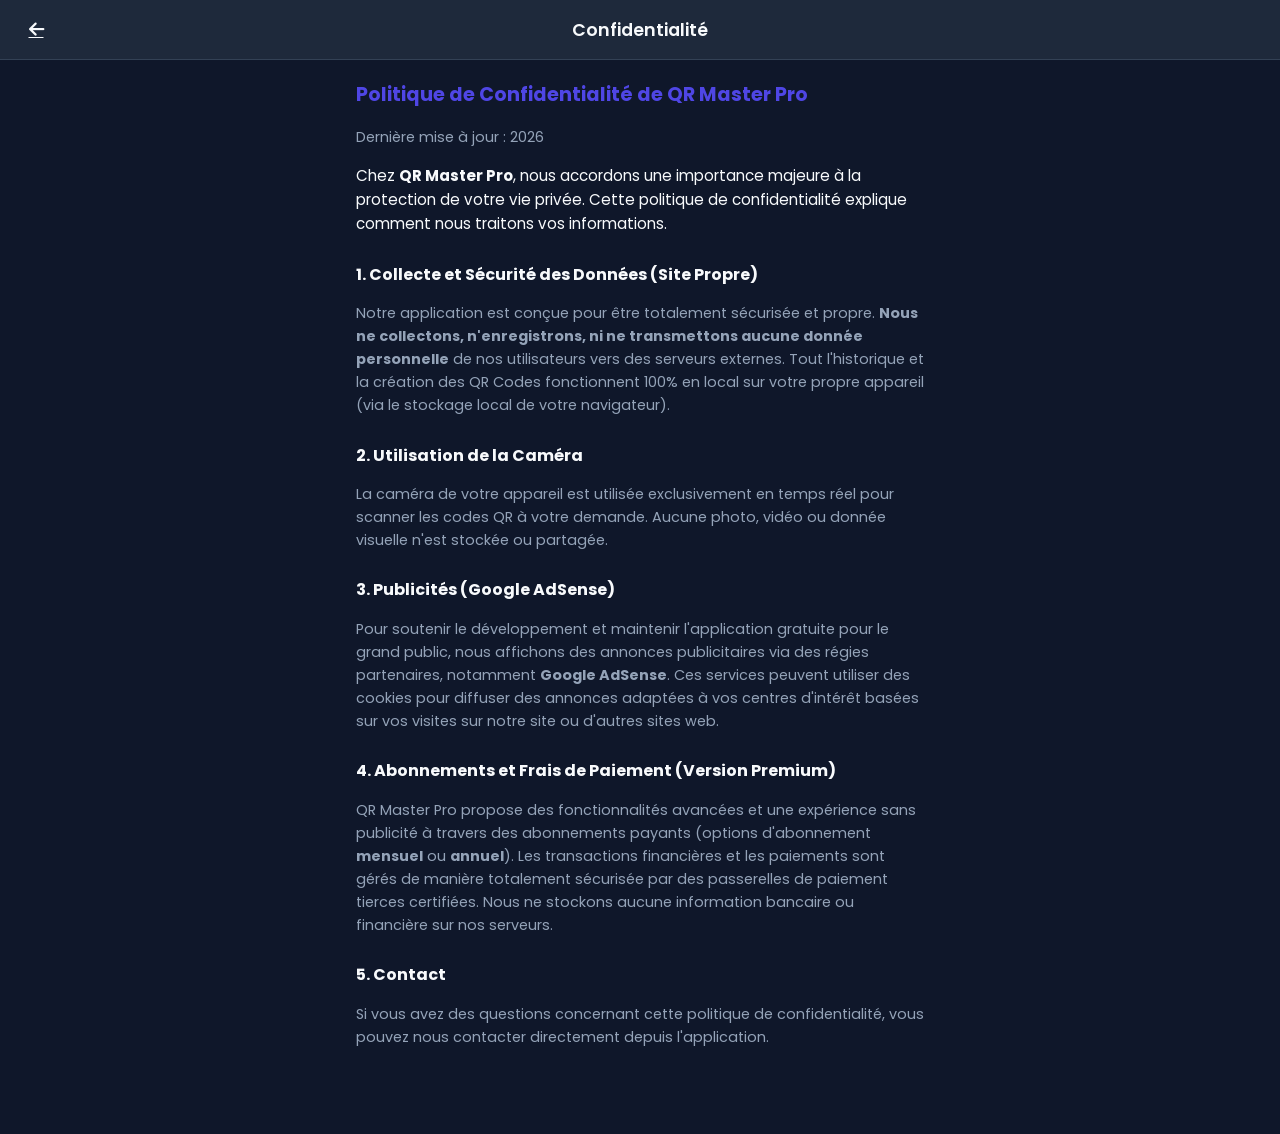
==== privacy.html @ a77ea324 "Add files via upload" ====
<!DOCTYPE html>
<html lang="fr" data-theme="dark" data-theme-color="indigo">
<head>
    <meta charset="UTF-8">
    <meta name="viewport" content="width=device-width, initial-scale=1.0">
    <title>Politique de Confidentialité - QR Master Pro</title>
    <link href="https://fonts.googleapis.com/css2?family=Poppins:wght@300;400;500;600;700&display=swap" rel="stylesheet">
    <link rel="stylesheet" href="https://cdnjs.cloudflare.com/ajax/libs/font-awesome/6.4.0/css/all.min.css">
    <link rel="stylesheet" href="style.css">
</head>
<body>
    <header class="app-header">
        <a href="index.html" class="icon-btn" aria-label="Retour"><i class="fa-solid fa-arrow-left"></i></a>
        <h1 class="app-title">Confidentialité</h1>
        <div style="width: 40px;"></div>
    </header>

    <main class="app-main">
        <div class="section-container" style="line-height: 1.6; display: flex; flex-direction: column; gap: 15px;">
            <h2 style="font-size: 1.2rem; color: var(--primary);">Politique de Confidentialité de QR Master Pro</h2>
            <p style="font-size: 0.9rem; color: var(--text-muted);">Dernière mise à jour : 2026</p>
            
            <p style="font-size: 0.95rem;">Chez <strong>QR Master Pro</strong>, nous accordons une importance majeure à la protection de votre vie privée. Cette politique de confidentialité explique comment nous traitons vos informations.</p>
            
            <h3 style="font-size: 1rem; margin-top: 10px; color: var(--text-main);">1. Collecte et Sécurité des Données (Site Propre)</h3>
            <p style="font-size: 0.9rem; color: var(--text-muted);">Notre application est conçue pour être totalement sécurisée et propre. <strong>Nous ne collectons, n'enregistrons, ni ne transmettons aucune donnée personnelle</strong> de nos utilisateurs vers des serveurs externes. Tout l'historique et la création des QR Codes fonctionnent 100% en local sur votre propre appareil (via le stockage local de votre navigateur).</p>
            
            <h3 style="font-size: 1rem; margin-top: 10px; color: var(--text-main);">2. Utilisation de la Caméra</h3>
            <p style="font-size: 0.9rem; color: var(--text-muted);">La caméra de votre appareil est utilisée exclusivement en temps réel pour scanner les codes QR à votre demande. Aucune photo, vidéo ou donnée visuelle n'est stockée ou partagée.</p>
            
            <h3 style="font-size: 1rem; margin-top: 10px; color: var(--text-main);">3. Publicités (Google AdSense)</h3>
            <p style="font-size: 0.9rem; color: var(--text-muted);">Pour soutenir le développement et maintenir l'application gratuite pour le grand public, nous affichons des annonces publicitaires via des régies partenaires, notamment <strong>Google AdSense</strong>. Ces services peuvent utiliser des cookies pour diffuser des annonces adaptées à vos centres d'intérêt basées sur vos visites sur notre site ou d'autres sites web.</p>

            <h3 style="font-size: 1rem; margin-top: 10px; color: var(--text-main);">4. Abonnements et Frais de Paiement (Version Premium)</h3>
            <p style="font-size: 0.9rem; color: var(--text-muted);">QR Master Pro propose des fonctionnalités avancées et une expérience sans publicité à travers des abonnements payants (options d'abonnement <strong>mensuel</strong> ou <strong>annuel</strong>). Les transactions financières et les paiements sont gérés de manière totalement sécurisée par des passerelles de paiement tierces certifiées. Nous ne stockons aucune information bancaire ou financière sur nos serveurs.</p>

            <h3 style="font-size: 1rem; margin-top: 10px; color: var(--text-main);">5. Contact</h3>
            <p style="font-size: 0.9rem; color: var(--text-muted);">Si vous avez des questions concernant cette politique de confidentialité, vous pouvez nous contacter directement depuis l'application.</p>
        </div>
    </main>
</body>
</html>
---- style.css ----
/* --- CSS Variables & Theming --- */
:root {
    --transition: all 0.3s ease;
}

/* الألوان حسب الثيم (Dark/Light) ولون الواجهة الأساسي */
html[data-theme="dark"] {
    --bg-main: #0f172a;
    --bg-card: #1e293b;
    --text-color: #f8fafc;
    --text-muted: #94a3b8;
    --border-color: #334155;
    --hover-bg: #273548;
}

html[data-theme="light"] {
    --bg-main: #f8fafc;
    --bg-card: #ffffff;
    --text-color: #0f172a;
    --text-muted: #64748b;
    --border-color: #e2e8f0;
    --hover-bg: #f1f5f9;
}

/* الألوان الرئيسية (Primary Color Accents) */
html[data-theme-color="indigo"] { --primary: #4f46e5; --primary-hover: #4338ca; }
html[data-theme-color="blue"] { --primary: #0284c7; --primary-hover: #0369a1; }
html[data-theme-color="emerald"] { --primary: #059669; --primary-hover: #047857; }
html[data-theme-color="rose"] { --primary: #e11d48; --primary-hover: #be123c; }

/* --- Base Reset --- */
* {
    margin: 0;
    padding: 0;
    box-sizing: border-box;
    font-family: 'Poppins', sans-serif;
    -webkit-tap-highlight-color: transparent;
}

body {
    background-color: var(--bg-main);
    color: var(--text-color);
    min-height: 100vh;
    display: flex;
    flex-direction: column;
    overflow-x: hidden;
}

/* --- Header --- */
.app-header {
    height: 60px;
    background-color: var(--bg-card);
    border-bottom: 1px solid var(--border-color);
    display: flex;
    align-items: center;
    justify-content: space-between;
    padding: 0 16px;
    position: sticky;
    top: 0;
    z-index: 100;
}

.app-title {
    font-size: 1.1rem;
    font-weight: 600;
}

.icon-btn {
    background: none;
    border: none;
    color: var(--text-color);
    font-size: 1.1rem;
    cursor: pointer;
    width: 40px;
    height: 40px;
    display: flex;
    align-items: center;
    justify-content: center;
    border-radius: 50%;
    transition: var(--transition);
}

.icon-btn:hover {
    background-color: var(--hover-bg);
}

/* --- Bottom Navigation --- */
.bottom-nav {
    height: 65px;
    background-color: var(--bg-card);
    border-top: 1px solid var(--border-color);
    display: flex;
    justify-content: space-around;
    align-items: center;
    position: fixed;
    bottom: 0;
    left: 0;
    width: 100%;
    z-index: 100;
}

.nav-item {
    background: none;
    border: none;
    color: var(--text-muted);
    display: flex;
    flex-direction: column;
    align-items: center;
    gap: 4px;
    font-size: 0.75rem;
    cursor: pointer;
    transition: var(--transition);
    flex: 1;
}

.nav-item i {
    font-size: 1.2rem;
}

.nav-item.active {
    color: var(--primary);
}

/* --- Main Content Sections --- */
.app-main {
    flex: 1;
    padding: 20px 16px 85px 16px;
    max-width: 600px;
    width: 100%;
    margin: 0 auto;
}

.page-section {
    display: none;
}

.page-section.active {
    display: block;
    animation: fadeIn 0.3s ease;
}

@keyframes fadeIn {
    from { opacity: 0; transform: translateY(5px); }
    to { opacity: 1; transform: translateY(0); }
}

/* --- Generator Types Grid --- */
.types-grid {
    display: grid;
    grid-template-columns: repeat(2, 1fr);
    gap: 12px;
}

@media(min-width: 480px) {
    .types-grid {
        grid-template-columns: repeat(3, 1fr);
    }
}

.type-item-btn {
    background-color: var(--bg-card);
    border: 1px solid var(--border-color);
    border-radius: 12px;
    padding: 18px 12px;
    display: flex;
    flex-direction: column;
    align-items: center;
    gap: 10px;
    color: var(--text-color);
    cursor: pointer;
    transition: var(--transition);
}

.type-item-btn i {
    font-size: 1.6rem;
    color: var(--primary);
}

.type-item-btn span {
    font-size: 0.9rem;
    font-weight: 500;
}

.type-item-btn:hover {
    border-color: var(--primary);
    background-color: var(--hover-bg);
}

/* --- Forms & Inputs --- */
.form-header-row {
    display: flex;
    align-items: center;
    gap: 12px;
    margin-bottom: 20px;
}

.input-group {
    margin-bottom: 15px;
    display: flex;
    flex-direction: column;
    gap: 6px;
}

.input-group label {
    font-size: 0.85rem;
    font-weight: 500;
    color: var(--text-muted);
}

.input-group input,
.input-group textarea,
.input-group select {
    background-color: var(--bg-card);
    border: 1px solid var(--border-color);
    color: var(--text-color);
    padding: 12px;
    border-radius: 8px;
    font-size: 0.95rem;
    outline: none;
    transition: var(--transition);
    width: 100%;
}

.input-group input:focus,
.input-group textarea:focus,
.input-group select:focus {
    border-color: var(--primary);
}

.primary-btn {
    background-color: var(--primary);
    color: #ffffff;
    border: none;
    width: 100%;
    padding: 14px;
    border-radius: 10px;
    font-weight: 600;
    font-size: 1rem;
    cursor: pointer;
    display: flex;
    align-items: center;
    justify-content: center;
    gap: 8px;
    transition: var(--transition);
}

.primary-btn:hover {
    background-color: var(--primary-hover);
}

/* --- Drawer / Settings --- */
.drawer-overlay {
    position: fixed;
    top: 0;
    left: 0;
    width: 100%;
    height: 100%;
    background: rgba(0, 0, 0, 0.5);
    z-index: 200;
    opacity: 0;
    visibility: hidden;
    transition: var(--transition);
}

.drawer-overlay.open {
    opacity: 1;
    visibility: visible;
}

.settings-drawer {
    position: fixed;
    top: 0;
    left: -280px;
    width: 280px;
    height: 100%;
    background-color: var(--bg-card);
    z-index: 201;
    transition: var(--transition);
    display: flex;
    flex-direction: column;
}

.settings-drawer.open {
    left: 0;
}

.drawer-header {
    height: 60px;
    border-bottom: 1px solid var(--border-color);
    display: flex;
    align-items: center;
    justify-content: space-between;
    padding: 0 16px;
}

.drawer-body {
    padding: 20px 16px;
    display: flex;
    flex-direction: column;
    gap: 20px;
    overflow-y: auto;
}

.setting-item {
    display: flex;
    flex-direction: column;
    gap: 10px;
}

.setting-item span {
    font-size: 0.85rem;
    font-weight: 600;
    color: var(--text-muted);
}

.theme-switch-btns {
    display: flex;
    gap: 10px;
}

.theme-btn {
    flex: 1;
    background-color: var(--bg-main);
    border: 1px solid var(--border-color);
    color: var(--text-color);
    padding: 10px;
    border-radius: 8px;
    cursor: pointer;
    transition: var(--transition);
}

.theme-btn.active {
    border-color: var(--primary);
    color: var(--primary);
}

.color-picker-group {
    display: flex;
    gap: 12px;
}

.color-dot {
    width: 28px;
    height: 28px;
    border-radius: 50%;
    cursor: pointer;
    border: 2px solid transparent;
}

.color-dot.active {
    border-color: var(--text-color);
}

.drawer-link {
    color: var(--text-color);
    text-decoration: none;
    font-size: 0.95rem;
    padding: 10px 0;
    display: flex;
    align-items: center;
    gap: 10px;
    border-bottom: 1px solid var(--border-color);
}

/* --- Scanner & History & Modals --- */
.scanner-container {
    width: 100%;
    border-radius: 12px;
    overflow: hidden;
}

#reader {
    border: none !important;
    border-radius: 12px;
}

#reader__dashboard {
    padding: 10px !important;
}

.modal-screen {
    position: fixed;
    top: 0;
    left: 0;
    width: 100%;
    height: 100%;
    background: rgba(0, 0, 0, 0.6);
    z-index: 300;
    display: none;
    align-items: center;
    justify-content: center;
    padding: 20px;
}

.modal-content {
    background-color: var(--bg-card);
    width: 100%;
    max-width: 400px;
    border-radius: 16px;
    padding: 20px;
    border: 1px solid var(--border-color);
}

.badge {
    background-color: var(--primary);
    color: #fff;
    font-size: 0.7rem;
    padding: 4px 8px;
    border-radius: 6px;
    font-weight: 600;
}

.history-custom-actions {
    display: flex;
    gap: 10px;
}

.history-custom-btn {
    flex: 1;
    background-color: var(--bg-main);
    border: 1px solid var(--border-color);
    color: var(--text-color);
    padding: 10px;
    border-radius: 8px;
    font-size: 0.85rem;
    cursor: pointer;
    display: flex;
    align-items: center;
    justify-content: center;
    gap: 6px;
}
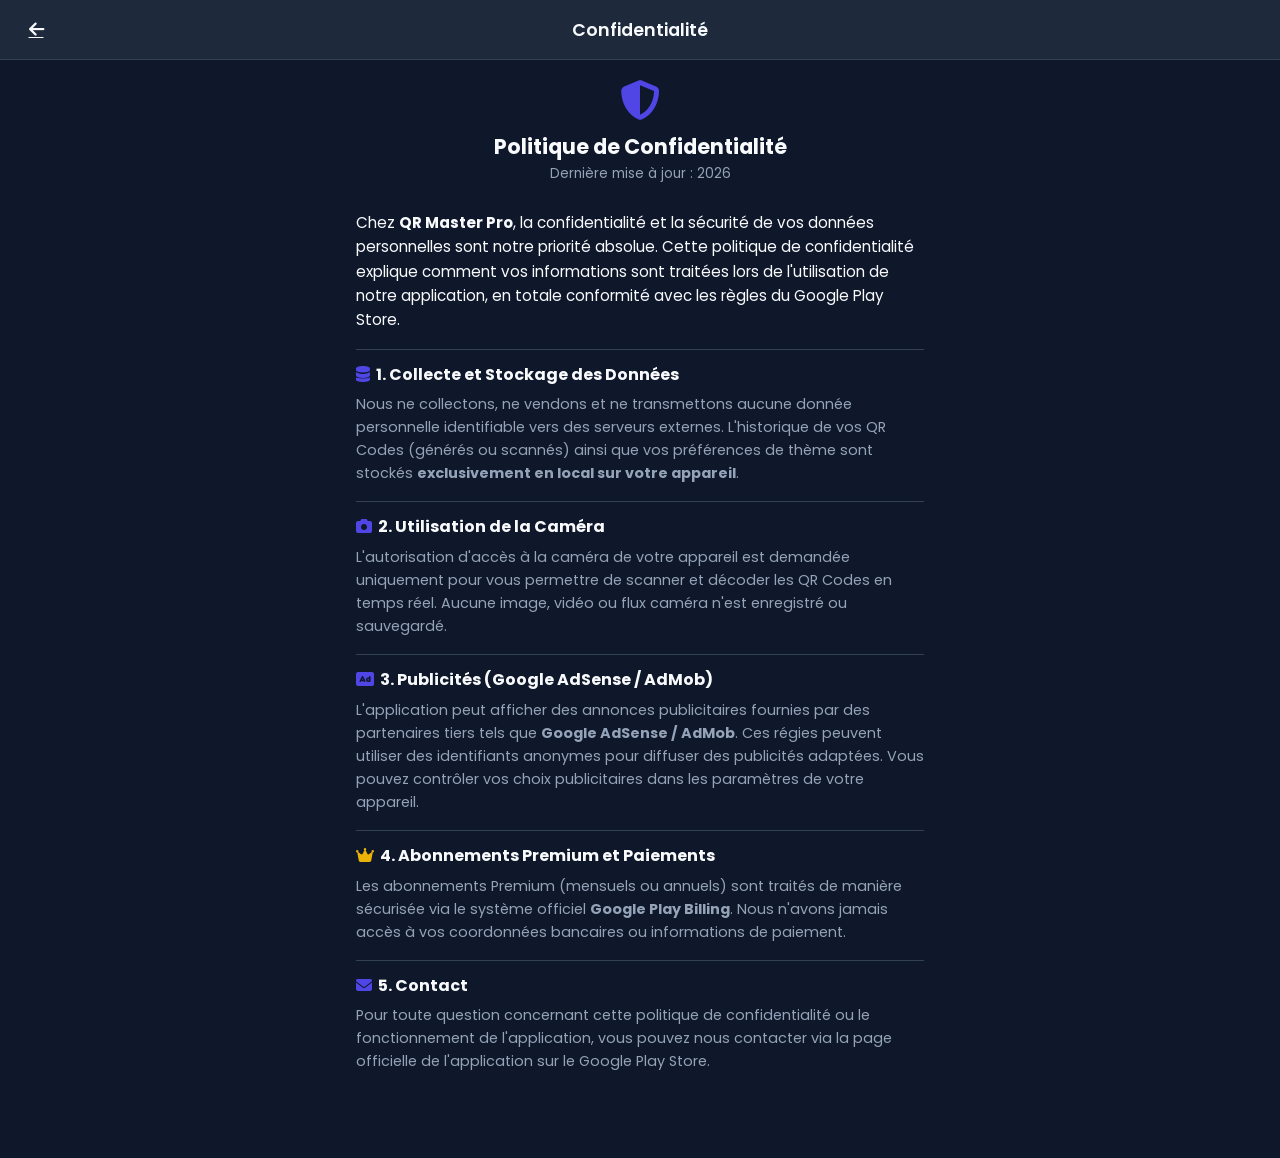
==== commit bc7b74a5: "Add files via upload" ====
--- a/privacy.html
+++ b/privacy.html
@@ -2,41 +2,85 @@
 <html lang="fr" data-theme="dark" data-theme-color="indigo">
 <head>
     <meta charset="UTF-8">
-    <meta name="viewport" content="width=device-width, initial-scale=1.0">
+    <meta name="viewport" content="width=device-width, initial-scale=1.0, maximum-scale=1.0, user-scalable=no">
     <title>Politique de Confidentialité - QR Master Pro</title>
+    <!-- Google Fonts -->
     <link href="https://fonts.googleapis.com/css2?family=Poppins:wght@300;400;500;600;700&display=swap" rel="stylesheet">
+    <!-- FontAwesome Icons -->
     <link rel="stylesheet" href="https://cdnjs.cloudflare.com/ajax/libs/font-awesome/6.4.0/css/all.min.css">
+    <!-- Stylesheet -->
     <link rel="stylesheet" href="style.css">
 </head>
 <body>
+
+    <!-- الهيدر العلوي -->
     <header class="app-header">
-        <a href="index.html" class="icon-btn" aria-label="Retour"><i class="fa-solid fa-arrow-left"></i></a>
+        <a href="index.html" class="icon-btn" aria-label="Retour à l'accueil"><i class="fa-solid fa-arrow-left"></i></a>
         <h1 class="app-title">Confidentialité</h1>
         <div style="width: 40px;"></div>
     </header>
 
+    <!-- المحتوى الرئيسي -->
     <main class="app-main">
-        <div class="section-container" style="line-height: 1.6; display: flex; flex-direction: column; gap: 15px;">
-            <h2 style="font-size: 1.2rem; color: var(--primary);">Politique de Confidentialité de QR Master Pro</h2>
-            <p style="font-size: 0.9rem; color: var(--text-muted);">Dernière mise à jour : 2026</p>
+        <div class="section-container" style="line-height: 1.6; display: flex; flex-direction: column; gap: 16px;">
             
-            <p style="font-size: 0.95rem;">Chez <strong>QR Master Pro</strong>, nous accordons une importance majeure à la protection de votre vie privée. Cette politique de confidentialité explique comment nous traitons vos informations.</p>
-            
-            <h3 style="font-size: 1rem; margin-top: 10px; color: var(--text-main);">1. Collecte et Sécurité des Données (Site Propre)</h3>
-            <p style="font-size: 0.9rem; color: var(--text-muted);">Notre application est conçue pour être totalement sécurisée et propre. <strong>Nous ne collectons, n'enregistrons, ni ne transmettons aucune donnée personnelle</strong> de nos utilisateurs vers des serveurs externes. Tout l'historique et la création des QR Codes fonctionnent 100% en local sur votre propre appareil (via le stockage local de votre navigateur).</p>
-            
-            <h3 style="font-size: 1rem; margin-top: 10px; color: var(--text-main);">2. Utilisation de la Caméra</h3>
-            <p style="font-size: 0.9rem; color: var(--text-muted);">La caméra de votre appareil est utilisée exclusivement en temps réel pour scanner les codes QR à votre demande. Aucune photo, vidéo ou donnée visuelle n'est stockée ou partagée.</p>
-            
-            <h3 style="font-size: 1rem; margin-top: 10px; color: var(--text-main);">3. Publicités (Google AdSense)</h3>
-            <p style="font-size: 0.9rem; color: var(--text-muted);">Pour soutenir le développement et maintenir l'application gratuite pour le grand public, nous affichons des annonces publicitaires via des régies partenaires, notamment <strong>Google AdSense</strong>. Ces services peuvent utiliser des cookies pour diffuser des annonces adaptées à vos centres d'intérêt basées sur vos visites sur notre site ou d'autres sites web.</p>
+            <div style="text-align: center; margin-bottom: 10px;">
+                <i class="fa-solid fa-shield-halved" style="font-size: 2.5rem; color: var(--primary); margin-bottom: 10px;"></i>
+                <h2 style="font-size: 1.3rem; color: var(--text-main);">Politique de Confidentialité</h2>
+                <p style="font-size: 0.85rem; color: var(--text-muted);">Dernière mise à jour : 2026</p>
+            </div>
 
-            <h3 style="font-size: 1rem; margin-top: 10px; color: var(--text-main);">4. Abonnements et Frais de Paiement (Version Premium)</h3>
-            <p style="font-size: 0.9rem; color: var(--text-muted);">QR Master Pro propose des fonctionnalités avancées et une expérience sans publicité à travers des abonnements payants (options d'abonnement <strong>mensuel</strong> ou <strong>annuel</strong>). Les transactions financières et les paiements sont gérés de manière totalement sécurisée par des passerelles de paiement tierces certifiées. Nous ne stockons aucune information bancaire ou financière sur nos serveurs.</p>
+            <p style="font-size: 0.95rem;">
+                Chez <strong>QR Master Pro</strong>, la confidentialité et la sécurité de vos données personnelles sont notre priorité absolue. Cette politique de confidentialité explique comment vos informations sont traitées lors de l'utilisation de notre application, en totale conformité avec les règles du Google Play Store.
+            </p>
 
-            <h3 style="font-size: 1rem; margin-top: 10px; color: var(--text-main);">5. Contact</h3>
-            <p style="font-size: 0.9rem; color: var(--text-muted);">Si vous avez des questions concernant cette politique de confidentialité, vous pouvez nous contacter directement depuis l'application.</p>
+            <div style="border-top: 1px solid var(--border-color); padding-top: 12px;">
+                <h3 style="font-size: 1rem; color: var(--text-main); margin-bottom: 6px;">
+                    <i class="fa-solid fa-database" style="color: var(--primary); margin-right: 6px;"></i>1. Collecte et Stockage des Données
+                </h3>
+                <p style="font-size: 0.9rem; color: var(--text-muted);">
+                    Nous ne collectons, ne vendons et ne transmettons aucune donnée personnelle identifiable vers des serveurs externes. L'historique de vos QR Codes (générés ou scannés) ainsi que vos préférences de thème sont stockés <strong>exclusivement en local sur votre appareil</strong>.
+                </p>
+            </div>
+
+            <div style="border-top: 1px solid var(--border-color); padding-top: 12px;">
+                <h3 style="font-size: 1rem; color: var(--text-main); margin-bottom: 6px;">
+                    <i class="fa-solid fa-camera" style="color: var(--primary); margin-right: 6px;"></i>2. Utilisation de la Caméra
+                </h3>
+                <p style="font-size: 0.9rem; color: var(--text-muted);">
+                    L'autorisation d'accès à la caméra de votre appareil est demandée uniquement pour vous permettre de scanner et décoder les QR Codes en temps réel. Aucune image, vidéo ou flux caméra n'est enregistré ou sauvegardé.
+                </p>
+            </div>
+
+            <div style="border-top: 1px solid var(--border-color); padding-top: 12px;">
+                <h3 style="font-size: 1rem; color: var(--text-main); margin-bottom: 6px;">
+                    <i class="fa-solid fa-rectangle-ad" style="color: var(--primary); margin-right: 6px;"></i>3. Publicités (Google AdSense / AdMob)
+                </h3>
+                <p style="font-size: 0.9rem; color: var(--text-muted);">
+                    L'application peut afficher des annonces publicitaires fournies par des partenaires tiers tels que <strong>Google AdSense / AdMob</strong>. Ces régies peuvent utiliser des identifiants anonymes pour diffuser des publicités adaptées. Vous pouvez contrôler vos choix publicitaires dans les paramètres de votre appareil.
+                </p>
+            </div>
+
+            <div style="border-top: 1px solid var(--border-color); padding-top: 12px;">
+                <h3 style="font-size: 1rem; color: var(--text-main); margin-bottom: 6px;">
+                    <i class="fa-solid fa-crown" style="color: #eab308; margin-right: 6px;"></i>4. Abonnements Premium et Paiements
+                </h3>
+                <p style="font-size: 0.9rem; color: var(--text-muted);">
+                    Les abonnements Premium (mensuels ou annuels) sont traités de manière sécurisée via le système officiel <strong>Google Play Billing</strong>. Nous n'avons jamais accès à vos coordonnées bancaires ou informations de paiement.
+                </p>
+            </div>
+
+            <div style="border-top: 1px solid var(--border-color); padding-top: 12px;">
+                <h3 style="font-size: 1rem; color: var(--text-main); margin-bottom: 6px;">
+                    <i class="fa-solid fa-envelope" style="color: var(--primary); margin-right: 6px;"></i>5. Contact
+                </h3>
+                <p style="font-size: 0.9rem; color: var(--text-muted);">
+                    Pour toute question concernant cette politique de confidentialité ou le fonctionnement de l'application, vous pouvez nous contacter via la page officielle de l'application sur le Google Play Store.
+                </p>
+            </div>
+
         </div>
     </main>
+
 </body>
 </html>
--- a/style.css
+++ b/style.css
@@ -8,6 +8,7 @@
     --bg-main: #0f172a;
     --bg-card: #1e293b;
     --text-color: #f8fafc;
+    --text-main: #f8fafc; /* زدنا هذا باش ما يوقعش خطأ فصفحة privacy.html */
     --text-muted: #94a3b8;
     --border-color: #334155;
     --hover-bg: #273548;
@@ -17,6 +18,7 @@
     --bg-main: #f8fafc;
     --bg-card: #ffffff;
     --text-color: #0f172a;
+    --text-main: #0f172a; /* زدنا هذا باش ما يوقعش خطأ فصفحة privacy.html */
     --text-muted: #64748b;
     --border-color: #e2e8f0;
     --hover-bg: #f1f5f9;
@@ -28,13 +30,26 @@
 html[data-theme-color="emerald"] { --primary: #059669; --primary-hover: #047857; }
 html[data-theme-color="rose"] { --primary: #e11d48; --primary-hover: #be123c; }
 
-/* --- Base Reset --- */
+/* --- Base Reset & Native App Experience --- */
 * {
     margin: 0;
     padding: 0;
     box-sizing: border-box;
     font-family: 'Poppins', sans-serif;
     -webkit-tap-highlight-color: transparent;
+    /* منع تحديد النصوص عشوائياً لبدء تجربة تشبه التطبيقات الحقيقية */
+    -webkit-user-select: none;
+    -moz-user-select: none;
+    -ms-user-select: none;
+    user-select: none;
+}
+
+/* السماح بالتحديد والكتابة فقط داخل حقول الإدخال والنصوص */
+input, textarea, p, h1, h2, h3, span {
+    -webkit-user-select: text;
+    -moz-user-select: text;
+    -ms-user-select: text;
+    user-select: text;
 }
 
 body {
@@ -248,6 +263,15 @@
     background-color: var(--primary-hover);
 }
 
+/* النتيجة ديال الـ QR Code */
+.qr-result-box img, .qr-result-box canvas {
+    margin: 0 auto;
+    border-radius: 12px;
+    padding: 12px;
+    background: #ffffff;
+    box-shadow: 0 4px 15px rgba(0,0,0,0.1);
+}
+
 /* --- Drawer / Settings --- */
 .drawer-overlay {
     position: fixed;
@@ -262,7 +286,8 @@
     transition: var(--transition);
 }
 
-.drawer-overlay.open {
+.drawer-overlay.open,
+.drawer-overlay.active {
     opacity: 1;
     visibility: visible;
 }
@@ -362,6 +387,48 @@
     border-bottom: 1px solid var(--border-color);
 }
 
+/* --- Premium Cards --- */
+.premium-plan-card {
+    position: relative;
+    background-color: var(--bg-card);
+    border: 2px solid var(--border-color);
+    border-radius: 12px;
+    padding: 16px;
+    text-align: left;
+    cursor: pointer;
+    transition: var(--transition);
+}
+
+.premium-plan-card.active-plan {
+    border-color: #eab308;
+    background-color: var(--hover-bg);
+    box-shadow: 0 0 12px rgba(234, 179, 8, 0.2);
+}
+
+.plan-price {
+    font-weight: 700;
+    color: var(--primary);
+}
+
+.plan-desc {
+    font-size: 0.8rem;
+    color: var(--text-muted);
+    margin-top: 6px;
+}
+
+.save-badge {
+    position: absolute;
+    top: -10px;
+    right: 12px;
+    background: #eab308;
+    color: #000;
+    font-size: 0.65rem;
+    font-weight: 700;
+    padding: 2px 8px;
+    border-radius: 10px;
+    text-transform: uppercase;
+}
+
 /* --- Scanner & History & Modals --- */
 .scanner-container {
     width: 100%;
@@ -390,6 +457,10 @@
     align-items: center;
     justify-content: center;
     padding: 20px;
+}
+
+.modal-screen.active {
+    display: flex;
 }
 
 .modal-content {
@@ -428,4 +499,42 @@
     align-items: center;
     justify-content: center;
     gap: 6px;
+}
+
+/* --- إصلاحات التجاوب والتحسينات للشاشات الكبيرة (البيسي) --- */
+@media(min-width: 768px) {
+    .scanner-container {
+        max-width: 500px;
+        margin: 0 auto;
+    }
+    .scanner-controls {
+        display: flex !important;
+        justify-content: center !important;
+        gap: 20px !important;
+        margin-top: 20px !important;
+    }
+}
+
+/* تنسيق نافذة إظهار QR Code من السجل */
+.qr-pop-modal {
+    position: fixed;
+    top: 0;
+    left: 0;
+    width: 100%;
+    height: 100%;
+    background: rgba(0, 0, 0, 0.7);
+    z-index: 400;
+    display: none;
+    align-items: center;
+    justify-content: center;
+    padding: 20px;
+}
+.qr-pop-content {
+    background-color: var(--bg-card);
+    width: 100%;
+    max-width: 340px;
+    border-radius: 16px;
+    padding: 20px;
+    text-align: center;
+    border: 1px solid var(--border-color);
 }
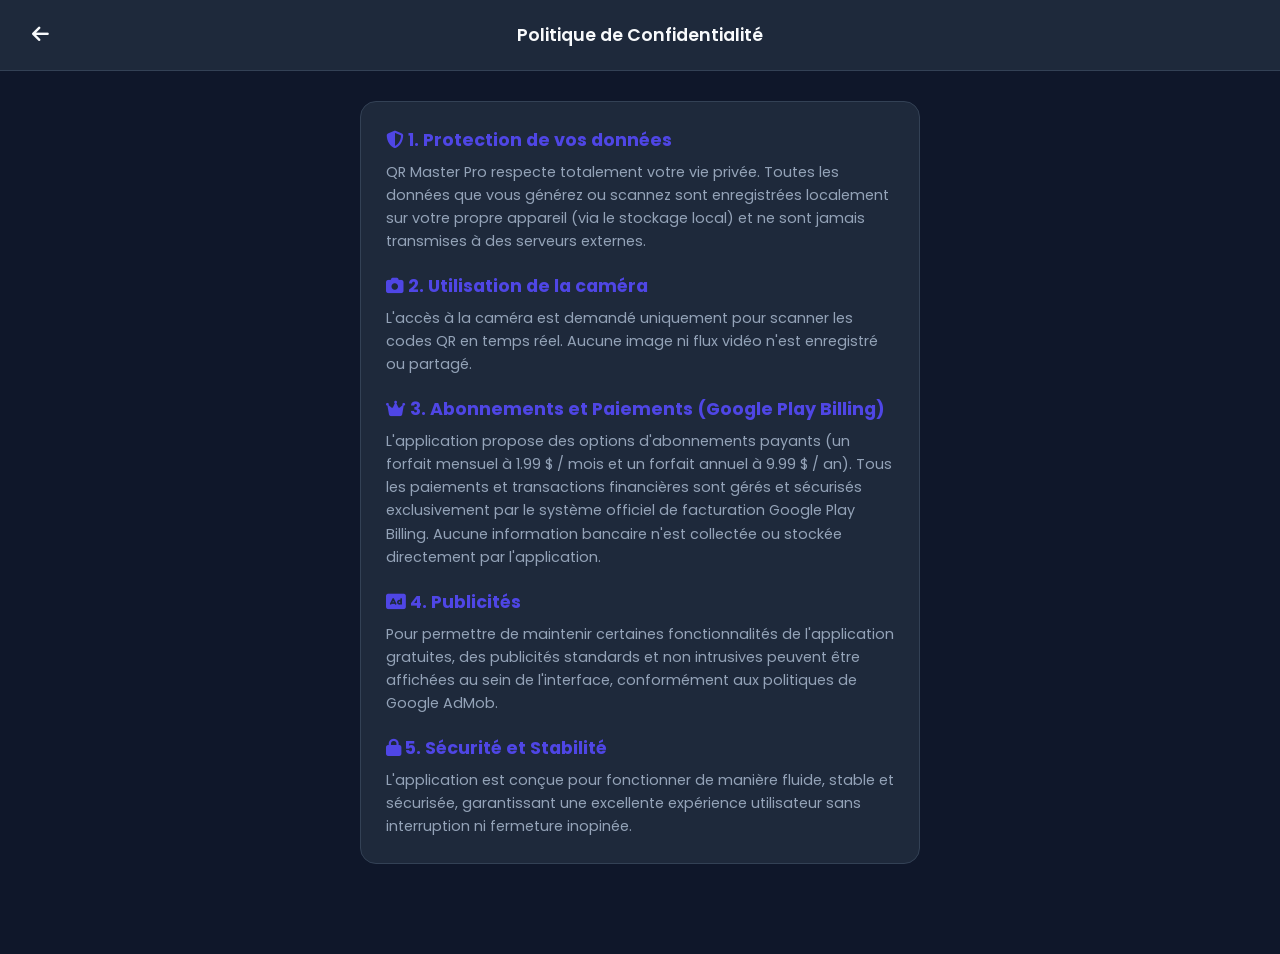
==== commit 0db0fd14: "Add files via upload" ====
--- a/privacy.html
+++ b/privacy.html
@@ -2,85 +2,60 @@
 <html lang="fr" data-theme="dark" data-theme-color="indigo">
 <head>
     <meta charset="UTF-8">
-    <meta name="viewport" content="width=device-width, initial-scale=1.0, maximum-scale=1.0, user-scalable=no">
-    <title>Politique de Confidentialité - QR Master Pro</title>
-    <!-- Google Fonts -->
-    <link href="https://fonts.googleapis.com/css2?family=Poppins:wght@300;400;500;600;700&display=swap" rel="stylesheet">
-    <!-- FontAwesome Icons -->
+    <meta name="viewport" content="width=device-width, initial-scale=1.0">
+    <title>Politique de confidentialité - QR Master Pro</title>
     <link rel="stylesheet" href="https://cdnjs.cloudflare.com/ajax/libs/font-awesome/6.4.0/css/all.min.css">
-    <!-- Stylesheet -->
+    <link href="https://fonts.googleapis.com/css2?family=Poppins:wght@400;500;600;700&display=swap" rel="stylesheet">
     <link rel="stylesheet" href="style.css">
 </head>
 <body>
-
-    <!-- الهيدر العلوي -->
     <header class="app-header">
-        <a href="index.html" class="icon-btn" aria-label="Retour à l'accueil"><i class="fa-solid fa-arrow-left"></i></a>
-        <h1 class="app-title">Confidentialité</h1>
+        <a href="index.html" class="icon-btn" style="text-decoration: none;">
+            <i class="fa-solid fa-arrow-left"></i>
+        </a>
+        <h1 class="app-title">Politique de Confidentialité</h1>
         <div style="width: 40px;"></div>
     </header>
-
-    <!-- المحتوى الرئيسي -->
-    <main class="app-main">
-        <div class="section-container" style="line-height: 1.6; display: flex; flex-direction: column; gap: 16px;">
+    
+    <main class="app-main" style="padding-top: 30px;">
+        <div style="background: var(--bg-card); border: 1px solid var(--border-color); padding: 25px; border-radius: 16px; display: flex; flex-direction: column; gap: 20px;">
             
-            <div style="text-align: center; margin-bottom: 10px;">
-                <i class="fa-solid fa-shield-halved" style="font-size: 2.5rem; color: var(--primary); margin-bottom: 10px;"></i>
-                <h2 style="font-size: 1.3rem; color: var(--text-main);">Politique de Confidentialité</h2>
-                <p style="font-size: 0.85rem; color: var(--text-muted);">Dernière mise à jour : 2026</p>
-            </div>
-
-            <p style="font-size: 0.95rem;">
-                Chez <strong>QR Master Pro</strong>, la confidentialité et la sécurité de vos données personnelles sont notre priorité absolue. Cette politique de confidentialité explique comment vos informations sont traitées lors de l'utilisation de notre application, en totale conformité avec les règles du Google Play Store.
-            </p>
-
-            <div style="border-top: 1px solid var(--border-color); padding-top: 12px;">
-                <h3 style="font-size: 1rem; color: var(--text-main); margin-bottom: 6px;">
-                    <i class="fa-solid fa-database" style="color: var(--primary); margin-right: 6px;"></i>1. Collecte et Stockage des Données
-                </h3>
-                <p style="font-size: 0.9rem; color: var(--text-muted);">
-                    Nous ne collectons, ne vendons et ne transmettons aucune donnée personnelle identifiable vers des serveurs externes. L'historique de vos QR Codes (générés ou scannés) ainsi que vos préférences de thème sont stockés <strong>exclusivement en local sur votre appareil</strong>.
+            <div>
+                <h2 style="font-size: 1.1rem; margin-bottom: 8px; color: var(--primary);"><i class="fa-solid fa-shield-halved"></i> 1. Protection de vos données</h2>
+                <p style="font-size: 0.9rem; color: var(--text-muted); line-height: 1.6;">
+                    QR Master Pro respecte totalement votre vie privée. Toutes les données que vous générez ou scannez sont enregistrées localement sur votre propre appareil (via le stockage local) et ne sont jamais transmises à des serveurs externes.
                 </p>
             </div>
 
-            <div style="border-top: 1px solid var(--border-color); padding-top: 12px;">
-                <h3 style="font-size: 1rem; color: var(--text-main); margin-bottom: 6px;">
-                    <i class="fa-solid fa-camera" style="color: var(--primary); margin-right: 6px;"></i>2. Utilisation de la Caméra
-                </h3>
-                <p style="font-size: 0.9rem; color: var(--text-muted);">
-                    L'autorisation d'accès à la caméra de votre appareil est demandée uniquement pour vous permettre de scanner et décoder les QR Codes en temps réel. Aucune image, vidéo ou flux caméra n'est enregistré ou sauvegardé.
+            <div>
+                <h2 style="font-size: 1.1rem; margin-bottom: 8px; color: var(--primary);"><i class="fa-solid fa-camera"></i> 2. Utilisation de la caméra</h2>
+                <p style="font-size: 0.9rem; color: var(--text-muted); line-height: 1.6;">
+                    L'accès à la caméra est demandé uniquement pour scanner les codes QR en temps réel. Aucune image ni flux vidéo n'est enregistré ou partagé.
                 </p>
             </div>
 
-            <div style="border-top: 1px solid var(--border-color); padding-top: 12px;">
-                <h3 style="font-size: 1rem; color: var(--text-main); margin-bottom: 6px;">
-                    <i class="fa-solid fa-rectangle-ad" style="color: var(--primary); margin-right: 6px;"></i>3. Publicités (Google AdSense / AdMob)
-                </h3>
-                <p style="font-size: 0.9rem; color: var(--text-muted);">
-                    L'application peut afficher des annonces publicitaires fournies par des partenaires tiers tels que <strong>Google AdSense / AdMob</strong>. Ces régies peuvent utiliser des identifiants anonymes pour diffuser des publicités adaptées. Vous pouvez contrôler vos choix publicitaires dans les paramètres de votre appareil.
+            <div>
+                <h2 style="font-size: 1.1rem; margin-bottom: 8px; color: var(--primary);"><i class="fa-solid fa-crown"></i> 3. Abonnements et Paiements (Google Play Billing)</h2>
+                <p style="font-size: 0.9rem; color: var(--text-muted); line-height: 1.6;">
+                    L'application propose des options d'abonnements payants (un forfait mensuel à 1.99 $ / mois et un forfait annuel à 9.99 $ / an). Tous les paiements et transactions financières sont gérés et sécurisés exclusivement par le système officiel de facturation Google Play Billing. Aucune information bancaire n'est collectée ou stockée directement par l'application.
                 </p>
             </div>
 
-            <div style="border-top: 1px solid var(--border-color); padding-top: 12px;">
-                <h3 style="font-size: 1rem; color: var(--text-main); margin-bottom: 6px;">
-                    <i class="fa-solid fa-crown" style="color: #eab308; margin-right: 6px;"></i>4. Abonnements Premium et Paiements
-                </h3>
-                <p style="font-size: 0.9rem; color: var(--text-muted);">
-                    Les abonnements Premium (mensuels ou annuels) sont traités de manière sécurisée via le système officiel <strong>Google Play Billing</strong>. Nous n'avons jamais accès à vos coordonnées bancaires ou informations de paiement.
+            <div>
+                <h2 style="font-size: 1.1rem; margin-bottom: 8px; color: var(--primary);"><i class="fa-solid fa-rectangle-ad"></i> 4. Publicités</h2>
+                <p style="font-size: 0.9rem; color: var(--text-muted); line-height: 1.6;">
+                    Pour permettre de maintenir certaines fonctionnalités de l'application gratuites, des publicités standards et non intrusives peuvent être affichées au sein de l'interface, conformément aux politiques de Google AdMob.
                 </p>
             </div>
 
-            <div style="border-top: 1px solid var(--border-color); padding-top: 12px;">
-                <h3 style="font-size: 1rem; color: var(--text-main); margin-bottom: 6px;">
-                    <i class="fa-solid fa-envelope" style="color: var(--primary); margin-right: 6px;"></i>5. Contact
-                </h3>
-                <p style="font-size: 0.9rem; color: var(--text-muted);">
-                    Pour toute question concernant cette politique de confidentialité ou le fonctionnement de l'application, vous pouvez nous contacter via la page officielle de l'application sur le Google Play Store.
+            <div>
+                <h2 style="font-size: 1.1rem; margin-bottom: 8px; color: var(--primary);"><i class="fa-solid fa-lock"></i> 5. Sécurité et Stabilité</h2>
+                <p style="font-size: 0.9rem; color: var(--text-muted); line-height: 1.6;">
+                    L'application est conçue pour fonctionner de manière fluide, stable et sécurisée, garantissant une excellente expérience utilisateur sans interruption ni fermeture inopinée.
                 </p>
             </div>
 
         </div>
     </main>
-
 </body>
 </html>
--- a/style.css
+++ b/style.css
@@ -1,75 +1,54 @@
-/* --- CSS Variables & Theming --- */
+/* ==========================================
+   QR Master Pro - Complete Stylesheet (style.css)
+   ========================================== */
+
 :root {
-    --transition: all 0.3s ease;
-}
-
-/* الألوان حسب الثيم (Dark/Light) ولون الواجهة الأساسي */
-html[data-theme="dark"] {
     --bg-main: #0f172a;
     --bg-card: #1e293b;
     --text-color: #f8fafc;
-    --text-main: #f8fafc; /* زدنا هذا باش ما يوقعش خطأ فصفحة privacy.html */
     --text-muted: #94a3b8;
     --border-color: #334155;
-    --hover-bg: #273548;
-}
-
-html[data-theme="light"] {
+    --hover-bg: #334155;
+}
+
+[data-theme="light"] {
     --bg-main: #f8fafc;
     --bg-card: #ffffff;
     --text-color: #0f172a;
-    --text-main: #0f172a; /* زدنا هذا باش ما يوقعش خطأ فصفحة privacy.html */
     --text-muted: #64748b;
     --border-color: #e2e8f0;
     --hover-bg: #f1f5f9;
 }
 
-/* الألوان الرئيسية (Primary Color Accents) */
-html[data-theme-color="indigo"] { --primary: #4f46e5; --primary-hover: #4338ca; }
-html[data-theme-color="blue"] { --primary: #0284c7; --primary-hover: #0369a1; }
-html[data-theme-color="emerald"] { --primary: #059669; --primary-hover: #047857; }
-html[data-theme-color="rose"] { --primary: #e11d48; --primary-hover: #be123c; }
-
-/* --- Base Reset & Native App Experience --- */
+[data-theme-color="indigo"] { --primary: #4f46e5; --primary-hover: #4338ca; }
+[data-theme-color="blue"] { --primary: #0284c7; --primary-hover: #0369a1; }
+[data-theme-color="emerald"] { --primary: #059669; --primary-hover: #047857; }
+[data-theme-color="rose"] { --primary: #e11d48; --primary-hover: #be123c; }
+
 * {
     margin: 0;
     padding: 0;
     box-sizing: border-box;
     font-family: 'Poppins', sans-serif;
     -webkit-tap-highlight-color: transparent;
-    /* منع تحديد النصوص عشوائياً لبدء تجربة تشبه التطبيقات الحقيقية */
-    -webkit-user-select: none;
-    -moz-user-select: none;
-    -ms-user-select: none;
-    user-select: none;
-}
-
-/* السماح بالتحديد والكتابة فقط داخل حقول الإدخال والنصوص */
-input, textarea, p, h1, h2, h3, span {
-    -webkit-user-select: text;
-    -moz-user-select: text;
-    -ms-user-select: text;
-    user-select: text;
 }
 
 body {
     background-color: var(--bg-main);
     color: var(--text-color);
+    display: flex;
+    flex-direction: column;
     min-height: 100vh;
-    display: flex;
-    flex-direction: column;
     overflow-x: hidden;
 }
 
-/* --- Header --- */
 .app-header {
-    height: 60px;
+    display: flex;
+    justify-content: space-between;
+    align-items: center;
+    padding: 15px 20px;
     background-color: var(--bg-card);
     border-bottom: 1px solid var(--border-color);
-    display: flex;
-    align-items: center;
-    justify-content: space-between;
-    padding: 0 16px;
     position: sticky;
     top: 0;
     z-index: 100;
@@ -84,7 +63,7 @@
     background: none;
     border: none;
     color: var(--text-color);
-    font-size: 1.1rem;
+    font-size: 1.2rem;
     cursor: pointer;
     width: 40px;
     height: 40px;
@@ -92,25 +71,181 @@
     align-items: center;
     justify-content: center;
     border-radius: 50%;
-    transition: var(--transition);
+    transition: background 0.2s;
 }
 
 .icon-btn:hover {
     background-color: var(--hover-bg);
 }
 
-/* --- Bottom Navigation --- */
+.app-main {
+    flex: 1;
+    padding: 20px;
+    max-width: 600px;
+    width: 100%;
+    margin: 0 auto;
+    padding-bottom: 90px;
+}
+
+.page-section {
+    display: none;
+}
+
+.page-section.active {
+    display: block;
+}
+
+.types-grid {
+    display: grid;
+    grid-template-columns: repeat(2, 1fr);
+    gap: 12px;
+}
+
+.type-item-btn {
+    background-color: var(--bg-card);
+    border: 1px solid var(--border-color);
+    border-radius: 14px;
+    padding: 16px;
+    display: flex;
+    flex-direction: column;
+    align-items: flex-start;
+    gap: 10px;
+    color: var(--text-color);
+    cursor: pointer;
+    transition: all 0.2s;
+}
+
+.type-item-btn i {
+    font-size: 1.4rem;
+    color: var(--primary);
+}
+
+.type-item-btn span {
+    font-size: 0.9rem;
+    font-weight: 500;
+}
+
+.type-item-btn:hover {
+    border-color: var(--primary);
+    transform: translateY(-2px);
+}
+
+.form-header-row {
+    display: flex;
+    align-items: center;
+    gap: 10px;
+    margin-bottom: 15px;
+}
+
+.input-group {
+    margin-bottom: 15px;
+}
+
+.input-group label {
+    display: block;
+    font-size: 0.85rem;
+    color: var(--text-muted);
+    margin-bottom: 6px;
+}
+
+.input-group input, .input-group textarea, .input-group select {
+    width: 100%;
+    padding: 12px 15px;
+    background-color: var(--bg-card);
+    border: 1px solid var(--border-color);
+    border-radius: 10px;
+    color: var(--text-color);
+    font-size: 0.95rem;
+    outline: none;
+    transition: border-color 0.2s;
+}
+
+.input-group input:focus, .input-group textarea:focus, .input-group select:focus {
+    border-color: var(--primary);
+}
+
+.primary-btn {
+    width: 100%;
+    padding: 14px;
+    background-color: var(--primary);
+    color: #fff;
+    border: none;
+    border-radius: 12px;
+    font-weight: 600;
+    font-size: 1rem;
+    cursor: pointer;
+    display: flex;
+    align-items: center;
+    justify-content: center;
+    gap: 8px;
+    transition: opacity 0.2s;
+}
+
+.primary-btn:hover {
+    opacity: 0.9;
+}
+
+.qr-result-box {
+    display: flex;
+    justify-content: center;
+    padding: 20px;
+    background: #fff;
+    border-radius: 16px;
+    box-shadow: 0 4px 12px rgba(0,0,0,0.1);
+    max-width: 250px;
+    margin: 25px auto 0 auto;
+}
+
+.scanner-container {
+    background-color: var(--bg-card);
+    border: 1px solid var(--border-color);
+    border-radius: 16px;
+    overflow: hidden;
+    padding: 15px;
+}
+
+#reader {
+    width: 100% !important;
+    border: none !important;
+    border-radius: 12px;
+    overflow: hidden;
+}
+
+#reader video {
+    border-radius: 12px;
+}
+
+.scanner-controls-responsive {
+    display: flex;
+    gap: 10px;
+    margin-top: 15px;
+}
+
+.scanner-action-btn {
+    flex: 1;
+    padding: 12px;
+    background-color: var(--primary);
+    color: #fff;
+    border: none;
+    border-radius: 10px;
+    font-weight: 500;
+    cursor: pointer;
+    display: flex;
+    align-items: center;
+    justify-content: center;
+    gap: 8px;
+}
+
 .bottom-nav {
-    height: 65px;
-    background-color: var(--bg-card);
-    border-top: 1px solid var(--border-color);
-    display: flex;
-    justify-content: space-around;
-    align-items: center;
     position: fixed;
     bottom: 0;
     left: 0;
     width: 100%;
+    background-color: var(--bg-card);
+    border-top: 1px solid var(--border-color);
+    display: flex;
+    justify-content: space-around;
+    padding: 10px 0;
     z-index: 100;
 }
 
@@ -124,8 +259,8 @@
     gap: 4px;
     font-size: 0.75rem;
     cursor: pointer;
-    transition: var(--transition);
     flex: 1;
+    transition: color 0.2s;
 }
 
 .nav-item i {
@@ -136,190 +271,50 @@
     color: var(--primary);
 }
 
-/* --- Main Content Sections --- */
-.app-main {
-    flex: 1;
-    padding: 20px 16px 85px 16px;
-    max-width: 600px;
-    width: 100%;
-    margin: 0 auto;
-}
-
-.page-section {
-    display: none;
-}
-
-.page-section.active {
-    display: block;
-    animation: fadeIn 0.3s ease;
-}
-
-@keyframes fadeIn {
-    from { opacity: 0; transform: translateY(5px); }
-    to { opacity: 1; transform: translateY(0); }
-}
-
-/* --- Generator Types Grid --- */
-.types-grid {
-    display: grid;
-    grid-template-columns: repeat(2, 1fr);
-    gap: 12px;
-}
-
-@media(min-width: 480px) {
-    .types-grid {
-        grid-template-columns: repeat(3, 1fr);
-    }
-}
-
-.type-item-btn {
-    background-color: var(--bg-card);
-    border: 1px solid var(--border-color);
-    border-radius: 12px;
-    padding: 18px 12px;
+.settings-drawer {
+    position: fixed;
+    top: 0;
+    left: -100%;
+    width: 80%;
+    max-width: 320px;
+    height: 100%;
+    background-color: var(--bg-card);
+    z-index: 1000;
+    transition: left 0.3s ease;
     display: flex;
     flex-direction: column;
-    align-items: center;
-    gap: 10px;
-    color: var(--text-color);
-    cursor: pointer;
-    transition: var(--transition);
-}
-
-.type-item-btn i {
-    font-size: 1.6rem;
-    color: var(--primary);
-}
-
-.type-item-btn span {
-    font-size: 0.9rem;
-    font-weight: 500;
-}
-
-.type-item-btn:hover {
-    border-color: var(--primary);
-    background-color: var(--hover-bg);
-}
-
-/* --- Forms & Inputs --- */
-.form-header-row {
-    display: flex;
-    align-items: center;
-    gap: 12px;
-    margin-bottom: 20px;
-}
-
-.input-group {
-    margin-bottom: 15px;
-    display: flex;
-    flex-direction: column;
-    gap: 6px;
-}
-
-.input-group label {
-    font-size: 0.85rem;
-    font-weight: 500;
-    color: var(--text-muted);
-}
-
-.input-group input,
-.input-group textarea,
-.input-group select {
-    background-color: var(--bg-card);
-    border: 1px solid var(--border-color);
-    color: var(--text-color);
-    padding: 12px;
-    border-radius: 8px;
-    font-size: 0.95rem;
-    outline: none;
-    transition: var(--transition);
-    width: 100%;
-}
-
-.input-group input:focus,
-.input-group textarea:focus,
-.input-group select:focus {
-    border-color: var(--primary);
-}
-
-.primary-btn {
-    background-color: var(--primary);
-    color: #ffffff;
-    border: none;
-    width: 100%;
-    padding: 14px;
-    border-radius: 10px;
-    font-weight: 600;
-    font-size: 1rem;
-    cursor: pointer;
-    display: flex;
-    align-items: center;
-    justify-content: center;
-    gap: 8px;
-    transition: var(--transition);
-}
-
-.primary-btn:hover {
-    background-color: var(--primary-hover);
-}
-
-/* النتيجة ديال الـ QR Code */
-.qr-result-box img, .qr-result-box canvas {
-    margin: 0 auto;
-    border-radius: 12px;
-    padding: 12px;
-    background: #ffffff;
-    box-shadow: 0 4px 15px rgba(0,0,0,0.1);
-}
-
-/* --- Drawer / Settings --- */
+    box-shadow: 5px 0 15px rgba(0,0,0,0.3);
+}
+
+.settings-drawer.open {
+    left: 0;
+}
+
 .drawer-overlay {
     position: fixed;
     top: 0;
     left: 0;
     width: 100%;
     height: 100%;
-    background: rgba(0, 0, 0, 0.5);
-    z-index: 200;
-    opacity: 0;
-    visibility: hidden;
-    transition: var(--transition);
-}
-
-.drawer-overlay.open,
-.drawer-overlay.active {
-    opacity: 1;
-    visibility: visible;
-}
-
-.settings-drawer {
-    position: fixed;
-    top: 0;
-    left: -280px;
-    width: 280px;
-    height: 100%;
-    background-color: var(--bg-card);
-    z-index: 201;
-    transition: var(--transition);
-    display: flex;
-    flex-direction: column;
-}
-
-.settings-drawer.open {
-    left: 0;
+    background: rgba(0,0,0,0.5);
+    z-index: 999;
+    display: none;
+}
+
+.drawer-overlay.open {
+    display: block;
 }
 
 .drawer-header {
-    height: 60px;
+    padding: 20px;
+    display: flex;
+    justify-content: space-between;
+    align-items: center;
     border-bottom: 1px solid var(--border-color);
-    display: flex;
-    align-items: center;
-    justify-content: space-between;
-    padding: 0 16px;
 }
 
 .drawer-body {
-    padding: 20px 16px;
+    padding: 20px;
     display: flex;
     flex-direction: column;
     gap: 20px;
@@ -328,121 +323,61 @@
 
 .setting-item {
     display: flex;
-    flex-direction: column;
-    gap: 10px;
-}
-
-.setting-item span {
-    font-size: 0.85rem;
-    font-weight: 600;
+    justify-content: space-between;
+    align-items: center;
+    font-size: 0.9rem;
+}
+
+.theme-switch-btns {
+    display: flex;
+    background-color: var(--bg-main);
+    border: 1px solid var(--border-color);
+    border-radius: 8px;
+    padding: 3px;
+}
+
+.theme-btn {
+    background: none;
+    border: none;
+    padding: 6px 12px;
+    font-size: 0.8rem;
     color: var(--text-muted);
-}
-
-.theme-switch-btns {
-    display: flex;
-    gap: 10px;
-}
-
-.theme-btn {
-    flex: 1;
-    background-color: var(--bg-main);
-    border: 1px solid var(--border-color);
-    color: var(--text-color);
-    padding: 10px;
-    border-radius: 8px;
-    cursor: pointer;
-    transition: var(--transition);
+    cursor: pointer;
+    border-radius: 6px;
 }
 
 .theme-btn.active {
-    border-color: var(--primary);
-    color: var(--primary);
+    background-color: var(--primary);
+    color: #fff;
+    font-weight: 500;
 }
 
 .color-picker-group {
     display: flex;
-    gap: 12px;
+    gap: 8px;
 }
 
 .color-dot {
-    width: 28px;
-    height: 28px;
+    width: 24px;
+    height: 24px;
     border-radius: 50%;
     cursor: pointer;
     border: 2px solid transparent;
 }
 
 .color-dot.active {
-    border-color: var(--text-color);
+    border-color: #fff;
+    transform: scale(1.1);
 }
 
 .drawer-link {
     color: var(--text-color);
     text-decoration: none;
-    font-size: 0.95rem;
+    font-size: 0.9rem;
     padding: 10px 0;
     display: flex;
     align-items: center;
     gap: 10px;
-    border-bottom: 1px solid var(--border-color);
-}
-
-/* --- Premium Cards --- */
-.premium-plan-card {
-    position: relative;
-    background-color: var(--bg-card);
-    border: 2px solid var(--border-color);
-    border-radius: 12px;
-    padding: 16px;
-    text-align: left;
-    cursor: pointer;
-    transition: var(--transition);
-}
-
-.premium-plan-card.active-plan {
-    border-color: #eab308;
-    background-color: var(--hover-bg);
-    box-shadow: 0 0 12px rgba(234, 179, 8, 0.2);
-}
-
-.plan-price {
-    font-weight: 700;
-    color: var(--primary);
-}
-
-.plan-desc {
-    font-size: 0.8rem;
-    color: var(--text-muted);
-    margin-top: 6px;
-}
-
-.save-badge {
-    position: absolute;
-    top: -10px;
-    right: 12px;
-    background: #eab308;
-    color: #000;
-    font-size: 0.65rem;
-    font-weight: 700;
-    padding: 2px 8px;
-    border-radius: 10px;
-    text-transform: uppercase;
-}
-
-/* --- Scanner & History & Modals --- */
-.scanner-container {
-    width: 100%;
-    border-radius: 12px;
-    overflow: hidden;
-}
-
-#reader {
-    border: none !important;
-    border-radius: 12px;
-}
-
-#reader__dashboard {
-    padding: 10px !important;
 }
 
 .modal-screen {
@@ -451,8 +386,8 @@
     left: 0;
     width: 100%;
     height: 100%;
-    background: rgba(0, 0, 0, 0.6);
-    z-index: 300;
+    background: rgba(0,0,0,0.6);
+    z-index: 1000;
     display: none;
     align-items: center;
     justify-content: center;
@@ -465,20 +400,22 @@
 
 .modal-content {
     background-color: var(--bg-card);
+    border: 1px solid var(--border-color);
+    border-radius: 16px;
+    padding: 20px;
     width: 100%;
     max-width: 400px;
-    border-radius: 16px;
-    padding: 20px;
-    border: 1px solid var(--border-color);
+    box-shadow: 0 10px 25px rgba(0,0,0,0.3);
 }
 
 .badge {
     background-color: var(--primary);
     color: #fff;
     font-size: 0.7rem;
-    padding: 4px 8px;
-    border-radius: 6px;
     font-weight: 600;
+    padding: 4px 10px;
+    border-radius: 20px;
+    letter-spacing: 0.5px;
 }
 
 .history-custom-actions {
@@ -488,53 +425,81 @@
 
 .history-custom-btn {
     flex: 1;
+    padding: 12px;
     background-color: var(--bg-main);
     border: 1px solid var(--border-color);
     color: var(--text-color);
-    padding: 10px;
-    border-radius: 8px;
-    font-size: 0.85rem;
-    cursor: pointer;
-    display: flex;
-    align-items: center;
-    justify-content: center;
-    gap: 6px;
-}
-
-/* --- إصلاحات التجاوب والتحسينات للشاشات الكبيرة (البيسي) --- */
-@media(min-width: 768px) {
-    .scanner-container {
-        max-width: 500px;
-        margin: 0 auto;
-    }
-    .scanner-controls {
-        display: flex !important;
-        justify-content: center !important;
-        gap: 20px !important;
-        margin-top: 20px !important;
-    }
-}
-
-/* تنسيق نافذة إظهار QR Code من السجل */
+    border-radius: 10px;
+    font-weight: 500;
+    cursor: pointer;
+    display: flex;
+    align-items: center;
+    justify-content: center;
+    gap: 8px;
+    transition: background 0.2s;
+}
+
+.history-custom-btn:hover {
+    background-color: var(--hover-bg);
+}
+
+.premium-plan-card {
+    background-color: var(--bg-card);
+    border: 2px solid var(--border-color);
+    border-radius: 14px;
+    padding: 16px;
+    position: relative;
+    cursor: pointer;
+    transition: border-color 0.2s;
+}
+
+.premium-plan-card.active-plan {
+    border-color: #eab308;
+}
+
+.save-badge {
+    position: absolute;
+    top: -10px;
+    right: 15px;
+    background: #eab308;
+    color: #000;
+    font-size: 0.7rem;
+    font-weight: 700;
+    padding: 2px 8px;
+    border-radius: 10px;
+}
+
+.plan-price {
+    font-size: 1.2rem;
+    font-weight: 700;
+    color: #eab308;
+    margin-bottom: 6px;
+}
+
+.plan-desc {
+    font-size: 0.8rem;
+    color: var(--text-muted);
+}
+
 .qr-pop-modal {
     position: fixed;
     top: 0;
     left: 0;
     width: 100%;
     height: 100%;
-    background: rgba(0, 0, 0, 0.7);
-    z-index: 400;
+    background: rgba(0,0,0,0.7);
+    z-index: 2000;
     display: none;
     align-items: center;
     justify-content: center;
     padding: 20px;
 }
+
 .qr-pop-content {
     background-color: var(--bg-card);
-    width: 100%;
-    max-width: 340px;
+    border: 1px solid var(--border-color);
+    padding: 25px;
     border-radius: 16px;
-    padding: 20px;
+    position: relative;
     text-align: center;
-    border: 1px solid var(--border-color);
 }
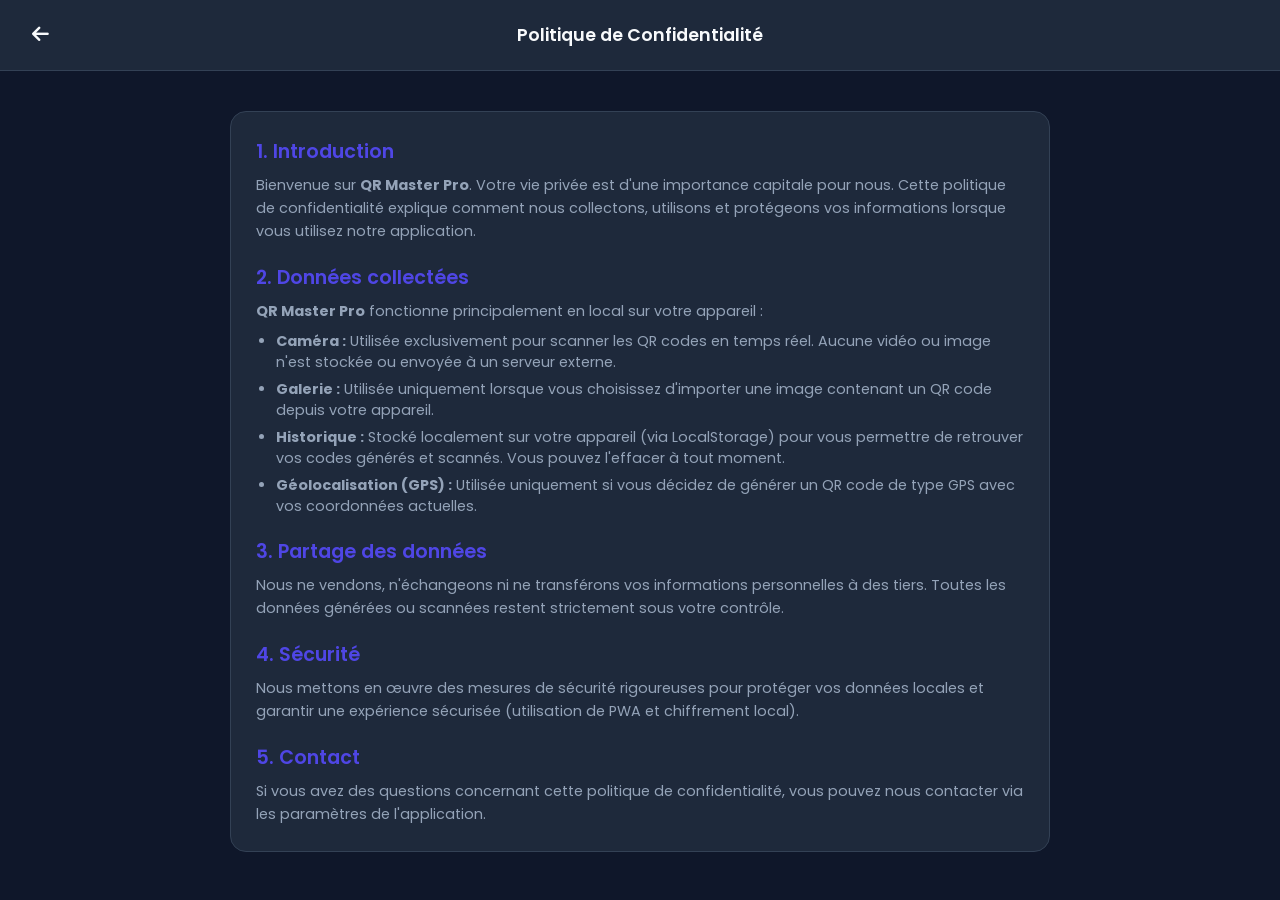
==== commit 994a6cc6: "Add files via upload" ====
--- a/privacy.html
+++ b/privacy.html
@@ -4,58 +4,72 @@
     <meta charset="UTF-8">
     <meta name="viewport" content="width=device-width, initial-scale=1.0">
     <title>Politique de confidentialité - QR Master Pro</title>
+    <!-- FontAwesome -->
     <link rel="stylesheet" href="https://cdnjs.cloudflare.com/ajax/libs/font-awesome/6.4.0/css/all.min.css">
+    <!-- Google Fonts -->
     <link href="https://fonts.googleapis.com/css2?family=Poppins:wght@400;500;600;700&display=swap" rel="stylesheet">
+    <!-- Stylesheet -->
     <link rel="stylesheet" href="style.css">
+    <meta name="theme-color" content="#4f46e5">
 </head>
 <body>
+
+    <!-- Header -->
     <header class="app-header">
         <a href="index.html" class="icon-btn" style="text-decoration: none;">
             <i class="fa-solid fa-arrow-left"></i>
         </a>
         <h1 class="app-title">Politique de Confidentialité</h1>
-        <div style="width: 40px;"></div>
+        <div style="width: 40px;"></div> <!-- Spacer -->
     </header>
-    
-    <main class="app-main" style="padding-top: 30px;">
-        <div style="background: var(--bg-card); border: 1px solid var(--border-color); padding: 25px; border-radius: 16px; display: flex; flex-direction: column; gap: 20px;">
+
+    <!-- Main Content Area -->
+    <main class="app-main" style="padding-bottom: 40px;">
+        <div style="background-color: var(--bg-card); border: 1px solid var(--border-color); border-radius: 16px; padding: 25px; display: flex; flex-direction: column; gap: 20px;">
             
             <div>
-                <h2 style="font-size: 1.1rem; margin-bottom: 8px; color: var(--primary);"><i class="fa-solid fa-shield-halved"></i> 1. Protection de vos données</h2>
+                <h2 style="font-size: 1.2rem; font-weight: 600; color: var(--primary); margin-bottom: 8px;">1. Introduction</h2>
                 <p style="font-size: 0.9rem; color: var(--text-muted); line-height: 1.6;">
-                    QR Master Pro respecte totalement votre vie privée. Toutes les données que vous générez ou scannez sont enregistrées localement sur votre propre appareil (via le stockage local) et ne sont jamais transmises à des serveurs externes.
+                    Bienvenue sur <strong>QR Master Pro</strong>. Votre vie privée est d'une importance capitale pour nous. Cette politique de confidentialité explique comment nous collectons, utilisons et protégeons vos informations lorsque vous utilisez notre application.
                 </p>
             </div>
 
             <div>
-                <h2 style="font-size: 1.1rem; margin-bottom: 8px; color: var(--primary);"><i class="fa-solid fa-camera"></i> 2. Utilisation de la caméra</h2>
+                <h2 style="font-size: 1.2rem; font-weight: 600; color: var(--primary); margin-bottom: 8px;">2. Données collectées</h2>
                 <p style="font-size: 0.9rem; color: var(--text-muted); line-height: 1.6;">
-                    L'accès à la caméra est demandé uniquement pour scanner les codes QR en temps réel. Aucune image ni flux vidéo n'est enregistré ou partagé.
+                    <strong>QR Master Pro</strong> fonctionne principalement en local sur votre appareil :
+                </p>
+                <ul style="font-size: 0.9rem; color: var(--text-muted); padding-left: 20px; margin-top: 8px; display: flex; flex-direction: column; gap: 6px;">
+                    <li><strong>Caméra :</strong> Utilisée exclusivement pour scanner les QR codes en temps réel. Aucune vidéo ou image n'est stockée ou envoyée à un serveur externe.</li>
+                    <li><strong>Galerie :</strong> Utilisée uniquement lorsque vous choisissez d'importer une image contenant un QR code depuis votre appareil.</li>
+                    <li><strong>Historique :</strong> Stocké localement sur votre appareil (via LocalStorage) pour vous permettre de retrouver vos codes générés et scannés. Vous pouvez l'effacer à tout moment.</li>
+                    <li><strong>Géolocalisation (GPS) :</strong> Utilisée uniquement si vous décidez de générer un QR code de type GPS avec vos coordonnées actuelles.</li>
+                </ul>
+            </div>
+
+            <div>
+                <h2 style="font-size: 1.2rem; font-weight: 600; color: var(--primary); margin-bottom: 8px;">3. Partage des données</h2>
+                <p style="font-size: 0.9rem; color: var(--text-muted); line-height: 1.6;">
+                    Nous ne vendons, n'échangeons ni ne transférons vos informations personnelles à des tiers. Toutes les données générées ou scannées restent strictement sous votre contrôle.
                 </p>
             </div>
 
             <div>
-                <h2 style="font-size: 1.1rem; margin-bottom: 8px; color: var(--primary);"><i class="fa-solid fa-crown"></i> 3. Abonnements et Paiements (Google Play Billing)</h2>
+                <h2 style="font-size: 1.2rem; font-weight: 600; color: var(--primary); margin-bottom: 8px;">4. Sécurité</h2>
                 <p style="font-size: 0.9rem; color: var(--text-muted); line-height: 1.6;">
-                    L'application propose des options d'abonnements payants (un forfait mensuel à 1.99 $ / mois et un forfait annuel à 9.99 $ / an). Tous les paiements et transactions financières sont gérés et sécurisés exclusivement par le système officiel de facturation Google Play Billing. Aucune information bancaire n'est collectée ou stockée directement par l'application.
+                    Nous mettons en œuvre des mesures de sécurité rigoureuses pour protéger vos données locales et garantir une expérience sécurisée (utilisation de PWA et chiffrement local).
                 </p>
             </div>
 
             <div>
-                <h2 style="font-size: 1.1rem; margin-bottom: 8px; color: var(--primary);"><i class="fa-solid fa-rectangle-ad"></i> 4. Publicités</h2>
+                <h2 style="font-size: 1.2rem; font-weight: 600; color: var(--primary); margin-bottom: 8px;">5. Contact</h2>
                 <p style="font-size: 0.9rem; color: var(--text-muted); line-height: 1.6;">
-                    Pour permettre de maintenir certaines fonctionnalités de l'application gratuites, des publicités standards et non intrusives peuvent être affichées au sein de l'interface, conformément aux politiques de Google AdMob.
-                </p>
-            </div>
-
-            <div>
-                <h2 style="font-size: 1.1rem; margin-bottom: 8px; color: var(--primary);"><i class="fa-solid fa-lock"></i> 5. Sécurité et Stabilité</h2>
-                <p style="font-size: 0.9rem; color: var(--text-muted); line-height: 1.6;">
-                    L'application est conçue pour fonctionner de manière fluide, stable et sécurisée, garantissant une excellente expérience utilisateur sans interruption ni fermeture inopinée.
+                    Si vous avez des questions concernant cette politique de confidentialité, vous pouvez nous contacter via les paramètres de l'application.
                 </p>
             </div>
 
         </div>
     </main>
+
 </body>
 </html>
--- a/style.css
+++ b/style.css
@@ -31,6 +31,19 @@
     box-sizing: border-box;
     font-family: 'Poppins', sans-serif;
     -webkit-tap-highlight-color: transparent;
+    /* منع تحديد النص والتسيكسيون ليعمل التطبيق كتطبيق هاتف حقيقي */
+    -webkit-user-select: none;
+    -moz-user-select: none;
+    -ms-user-select: none;
+    user-select: none;
+}
+
+/* السماح بالتحديد والكتابة فقط داخل حقول الإدخال */
+input, textarea {
+    -webkit-user-select: text;
+    -moz-user-select: text;
+    -ms-user-select: text;
+    user-select: text;
 }
 
 body {
@@ -85,6 +98,28 @@
     width: 100%;
     margin: 0 auto;
     padding-bottom: 90px;
+    transition: max-width 0.3s ease;
+}
+
+/* التكيف التلقائي الشامل مع الطابليت والحاسوب والكل (Responsive Design) */
+@media (min-width: 768px) {
+    .app-main {
+        max-width: 750px;
+        padding: 30px;
+    }
+    .types-grid {
+        grid-template-columns: repeat(3, 1fr) !important;
+    }
+}
+
+@media (min-width: 1024px) {
+    .app-main {
+        max-width: 900px;
+        padding: 40px;
+    }
+    .types-grid {
+        grid-template-columns: repeat(4, 1fr) !important;
+    }
 }
 
 .page-section {
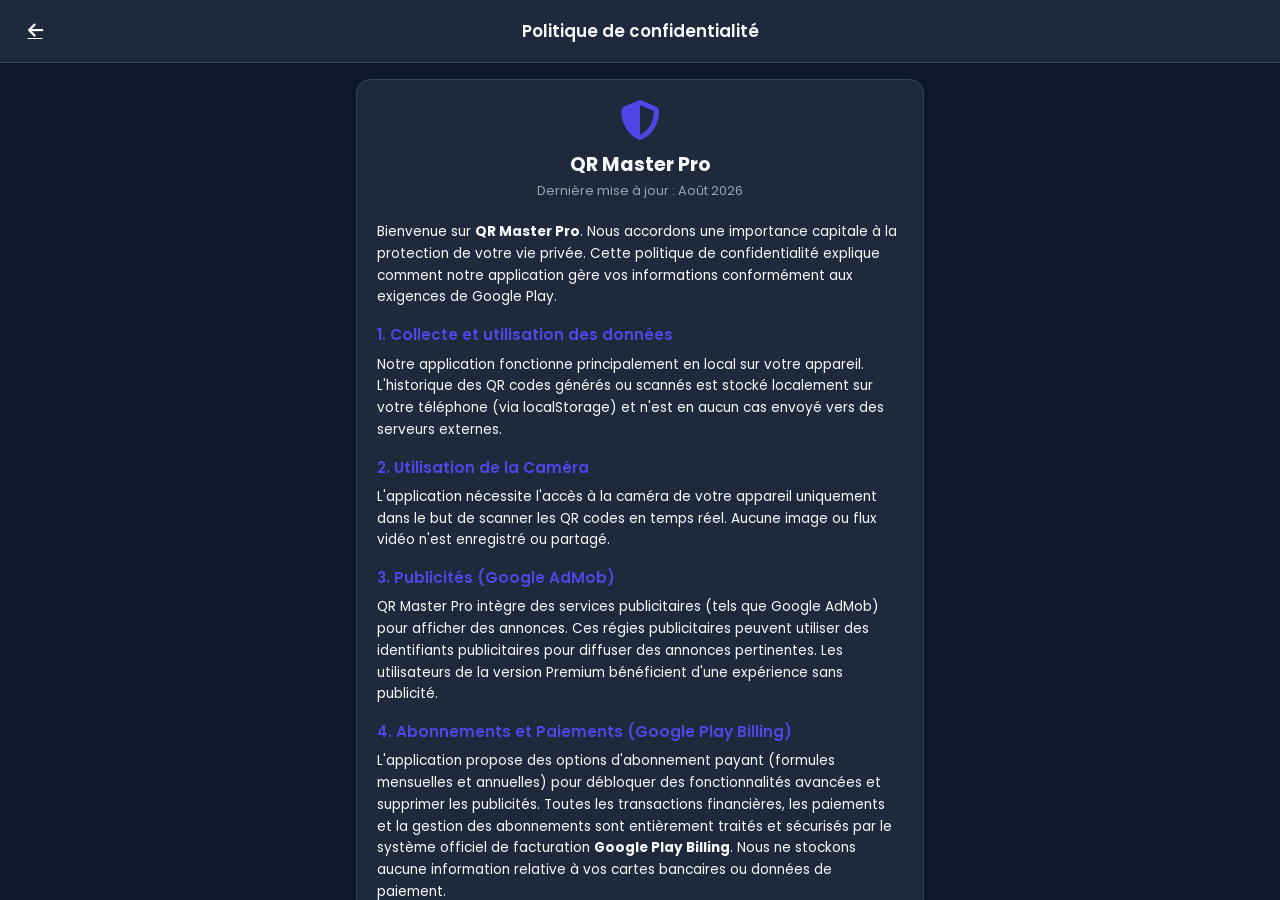
==== commit a63788aa: "Add files via upload" ====
--- a/privacy.html
+++ b/privacy.html
@@ -10,63 +10,61 @@
     <link href="https://fonts.googleapis.com/css2?family=Poppins:wght@400;500;600;700&display=swap" rel="stylesheet">
     <!-- Stylesheet -->
     <link rel="stylesheet" href="style.css">
-    <meta name="theme-color" content="#4f46e5">
 </head>
 <body>
 
     <!-- Header -->
     <header class="app-header">
-        <a href="index.html" class="icon-btn" style="text-decoration: none;">
+        <a href="index.html" class="icon-btn" title="Retour">
             <i class="fa-solid fa-arrow-left"></i>
         </a>
-        <h1 class="app-title">Politique de Confidentialité</h1>
-        <div style="width: 40px;"></div> <!-- Spacer -->
+        <h1 class="app-title">Politique de confidentialité</h1>
+        <div style="width: 38px;"></div>
     </header>
 
     <!-- Main Content Area -->
     <main class="app-main" style="padding-bottom: 40px;">
-        <div style="background-color: var(--bg-card); border: 1px solid var(--border-color); border-radius: 16px; padding: 25px; display: flex; flex-direction: column; gap: 20px;">
+        <div style="background-color: var(--bg-card); border: 1px solid var(--border-color); border-radius: 14px; padding: 20px; line-height: 1.6;">
             
-            <div>
-                <h2 style="font-size: 1.2rem; font-weight: 600; color: var(--primary); margin-bottom: 8px;">1. Introduction</h2>
-                <p style="font-size: 0.9rem; color: var(--text-muted); line-height: 1.6;">
-                    Bienvenue sur <strong>QR Master Pro</strong>. Votre vie privée est d'une importance capitale pour nous. Cette politique de confidentialité explique comment nous collectons, utilisons et protégeons vos informations lorsque vous utilisez notre application.
-                </p>
+            <div style="text-align: center; margin-bottom: 20px;">
+                <i class="fa-solid fa-shield-halved" style="font-size: 2.5rem; color: var(--primary); margin-bottom: 10px;"></i>
+                <h2 style="font-size: 1.2rem; font-weight: 700;">QR Master Pro</h2>
+                <p style="font-size: 0.8rem; color: var(--text-muted);">Dernière mise à jour : Août 2026</p>
             </div>
 
-            <div>
-                <h2 style="font-size: 1.2rem; font-weight: 600; color: var(--primary); margin-bottom: 8px;">2. Données collectées</h2>
-                <p style="font-size: 0.9rem; color: var(--text-muted); line-height: 1.6;">
-                    <strong>QR Master Pro</strong> fonctionne principalement en local sur votre appareil :
-                </p>
-                <ul style="font-size: 0.9rem; color: var(--text-muted); padding-left: 20px; margin-top: 8px; display: flex; flex-direction: column; gap: 6px;">
-                    <li><strong>Caméra :</strong> Utilisée exclusivement pour scanner les QR codes en temps réel. Aucune vidéo ou image n'est stockée ou envoyée à un serveur externe.</li>
-                    <li><strong>Galerie :</strong> Utilisée uniquement lorsque vous choisissez d'importer une image contenant un QR code depuis votre appareil.</li>
-                    <li><strong>Historique :</strong> Stocké localement sur votre appareil (via LocalStorage) pour vous permettre de retrouver vos codes générés et scannés. Vous pouvez l'effacer à tout moment.</li>
-                    <li><strong>Géolocalisation (GPS) :</strong> Utilisée uniquement si vous décidez de générer un QR code de type GPS avec vos coordonnées actuelles.</li>
-                </ul>
-            </div>
+            <p style="font-size: 0.85rem; margin-bottom: 15px;">
+                Bienvenue sur <strong>QR Master Pro</strong>. Nous accordons une importance capitale à la protection de votre vie privée. Cette politique de confidentialité explique comment notre application gère vos informations conformément aux exigences de Google Play.
+            </p>
 
-            <div>
-                <h2 style="font-size: 1.2rem; font-weight: 600; color: var(--primary); margin-bottom: 8px;">3. Partage des données</h2>
-                <p style="font-size: 0.9rem; color: var(--text-muted); line-height: 1.6;">
-                    Nous ne vendons, n'échangeons ni ne transférons vos informations personnelles à des tiers. Toutes les données générées ou scannées restent strictement sous votre contrôle.
-                </p>
-            </div>
+            <h3 style="font-size: 0.95rem; font-weight: 600; color: var(--primary); margin-top: 15px; margin-bottom: 6px;">1. Collecte et utilisation des données</h3>
+            <p style="font-size: 0.85rem; margin-bottom: 15px;">
+                Notre application fonctionne principalement en local sur votre appareil. L'historique des QR codes générés ou scannés est stocké localement sur votre téléphone (via localStorage) et n'est en aucun cas envoyé vers des serveurs externes.
+            </p>
 
-            <div>
-                <h2 style="font-size: 1.2rem; font-weight: 600; color: var(--primary); margin-bottom: 8px;">4. Sécurité</h2>
-                <p style="font-size: 0.9rem; color: var(--text-muted); line-height: 1.6;">
-                    Nous mettons en œuvre des mesures de sécurité rigoureuses pour protéger vos données locales et garantir une expérience sécurisée (utilisation de PWA et chiffrement local).
-                </p>
-            </div>
+            <h3 style="font-size: 0.95rem; font-weight: 600; color: var(--primary); margin-top: 15px; margin-bottom: 6px;">2. Utilisation de la Caméra</h3>
+            <p style="font-size: 0.85rem; margin-bottom: 15px;">
+                L'application nécessite l'accès à la caméra de votre appareil uniquement dans le but de scanner les QR codes en temps réel. Aucune image ou flux vidéo n'est enregistré ou partagé.
+            </p>
 
-            <div>
-                <h2 style="font-size: 1.2rem; font-weight: 600; color: var(--primary); margin-bottom: 8px;">5. Contact</h2>
-                <p style="font-size: 0.9rem; color: var(--text-muted); line-height: 1.6;">
-                    Si vous avez des questions concernant cette politique de confidentialité, vous pouvez nous contacter via les paramètres de l'application.
-                </p>
-            </div>
+            <h3 style="font-size: 0.95rem; font-weight: 600; color: var(--primary); margin-top: 15px; margin-bottom: 6px;">3. Publicités (Google AdMob)</h3>
+            <p style="font-size: 0.85rem; margin-bottom: 15px;">
+                QR Master Pro intègre des services publicitaires (tels que Google AdMob) pour afficher des annonces. Ces régies publicitaires peuvent utiliser des identifiants publicitaires pour diffuser des annonces pertinentes. Les utilisateurs de la version Premium bénéficient d'une expérience sans publicité.
+            </p>
+
+            <h3 style="font-size: 0.95rem; font-weight: 600; color: var(--primary); margin-top: 15px; margin-bottom: 6px;">4. Abonnements et Paiements (Google Play Billing)</h3>
+            <p style="font-size: 0.85rem; margin-bottom: 15px;">
+                L'application propose des options d'abonnement payant (formules mensuelles et annuelles) pour débloquer des fonctionnalités avancées et supprimer les publicités. Toutes les transactions financières, les paiements et la gestion des abonnements sont entièrement traités et sécurisés par le système officiel de facturation <strong>Google Play Billing</strong>. Nous ne stockons aucune information relative à vos cartes bancaires ou données de paiement.
+            </p>
+
+            <h3 style="font-size: 0.95rem; font-weight: 600; color: var(--primary); margin-top: 15px; margin-bottom: 6px;">5. Sécurité</h3>
+            <p style="font-size: 0.85rem; margin-bottom: 15px;">
+                Nous mettons en œuvre des mesures de sécurité conformes aux standards de l'industrie pour protéger vos données contre tout accès non autorisé, modification ou divulgation.
+            </p>
+
+            <h3 style="font-size: 0.95rem; font-weight: 600; color: var(--primary); margin-top: 15px; margin-bottom: 6px;">6. Contact</h3>
+            <p style="font-size: 0.85rem;">
+                Si vous avez des questions concernant cette politique de confidentialité, vous pouvez nous contacter directement via notre support sur le Google Play Store.
+            </p>
 
         </div>
     </main>
--- a/style.css
+++ b/style.css
@@ -1,5 +1,5 @@
 /* ==========================================
-   QR Master Pro - Complete Stylesheet (style.css)
+   QR Master Pro - Complete & Responsive Stylesheet (style.css)
    ========================================== */
 
 :root {
@@ -31,60 +31,58 @@
     box-sizing: border-box;
     font-family: 'Poppins', sans-serif;
     -webkit-tap-highlight-color: transparent;
-    /* منع تحديد النص والتسيكسيون ليعمل التطبيق كتطبيق هاتف حقيقي */
-    -webkit-user-select: none;
-    -moz-user-select: none;
-    -ms-user-select: none;
-    user-select: none;
-}
-
-/* السماح بالتحديد والكتابة فقط داخل حقول الإدخال */
-input, textarea {
-    -webkit-user-select: text;
-    -moz-user-select: text;
-    -ms-user-select: text;
-    user-select: text;
-}
-
-body {
+}
+
+html, body {
+    width: 100%;
+    height: 100%;
     background-color: var(--bg-main);
     color: var(--text-color);
     display: flex;
     flex-direction: column;
+    overflow-x: hidden;
+}
+
+body {
     min-height: 100vh;
-    overflow-x: hidden;
+    min-height: 100dvh;
 }
 
 .app-header {
     display: flex;
     justify-content: space-between;
     align-items: center;
-    padding: 15px 20px;
+    padding: 12px 16px;
     background-color: var(--bg-card);
     border-bottom: 1px solid var(--border-color);
     position: sticky;
     top: 0;
     z-index: 100;
+    flex-shrink: 0;
 }
 
 .app-title {
-    font-size: 1.1rem;
+    font-size: 1.05rem;
     font-weight: 600;
+    white-space: nowrap;
+    overflow: hidden;
+    text-overflow: ellipsis;
 }
 
 .icon-btn {
     background: none;
     border: none;
     color: var(--text-color);
-    font-size: 1.2rem;
-    cursor: pointer;
-    width: 40px;
-    height: 40px;
+    font-size: 1.1rem;
+    cursor: pointer;
+    width: 38px;
+    height: 38px;
     display: flex;
     align-items: center;
     justify-content: center;
     border-radius: 50%;
     transition: background 0.2s;
+    flex-shrink: 0;
 }
 
 .icon-btn:hover {
@@ -93,37 +91,17 @@
 
 .app-main {
     flex: 1;
-    padding: 20px;
+    padding: 16px;
     max-width: 600px;
     width: 100%;
     margin: 0 auto;
-    padding-bottom: 90px;
-    transition: max-width 0.3s ease;
-}
-
-/* التكيف التلقائي الشامل مع الطابليت والحاسوب والكل (Responsive Design) */
-@media (min-width: 768px) {
-    .app-main {
-        max-width: 750px;
-        padding: 30px;
-    }
-    .types-grid {
-        grid-template-columns: repeat(3, 1fr) !important;
-    }
-}
-
-@media (min-width: 1024px) {
-    .app-main {
-        max-width: 900px;
-        padding: 40px;
-    }
-    .types-grid {
-        grid-template-columns: repeat(4, 1fr) !important;
-    }
+    padding-bottom: 85px;
+    overflow-y: auto;
 }
 
 .page-section {
     display: none;
+    width: 100%;
 }
 
 .page-section.active {
@@ -133,64 +111,65 @@
 .types-grid {
     display: grid;
     grid-template-columns: repeat(2, 1fr);
-    gap: 12px;
+    gap: 10px;
 }
 
 .type-item-btn {
     background-color: var(--bg-card);
     border: 1px solid var(--border-color);
-    border-radius: 14px;
-    padding: 16px;
+    border-radius: 12px;
+    padding: 14px 12px;
     display: flex;
     flex-direction: column;
     align-items: flex-start;
-    gap: 10px;
+    gap: 8px;
     color: var(--text-color);
     cursor: pointer;
     transition: all 0.2s;
+    width: 100%;
 }
 
 .type-item-btn i {
-    font-size: 1.4rem;
+    font-size: 1.3rem;
     color: var(--primary);
 }
 
 .type-item-btn span {
-    font-size: 0.9rem;
+    font-size: 0.85rem;
     font-weight: 500;
 }
 
 .type-item-btn:hover {
     border-color: var(--primary);
-    transform: translateY(-2px);
+    transform: translateY(-1px);
 }
 
 .form-header-row {
     display: flex;
     align-items: center;
-    gap: 10px;
-    margin-bottom: 15px;
+    gap: 8px;
+    margin-bottom: 12px;
 }
 
 .input-group {
-    margin-bottom: 15px;
+    margin-bottom: 12px;
 }
 
 .input-group label {
     display: block;
-    font-size: 0.85rem;
+    font-size: 0.8rem;
     color: var(--text-muted);
-    margin-bottom: 6px;
+    margin-bottom: 4px;
 }
 
 .input-group input, .input-group textarea, .input-group select {
     width: 100%;
-    padding: 12px 15px;
+    padding: 10px 12px;
     background-color: var(--bg-card);
     border: 1px solid var(--border-color);
     border-radius: 10px;
     color: var(--text-color);
-    font-size: 0.95rem;
+    font-size: 0.9rem;
     outline: none;
     transition: border-color 0.2s;
 }
@@ -201,13 +180,13 @@
 
 .primary-btn {
     width: 100%;
-    padding: 14px;
+    padding: 12px;
     background-color: var(--primary);
     color: #fff;
     border: none;
     border-radius: 12px;
     font-weight: 600;
-    font-size: 1rem;
+    font-size: 0.95rem;
     cursor: pointer;
     display: flex;
     align-items: center;
@@ -223,52 +202,60 @@
 .qr-result-box {
     display: flex;
     justify-content: center;
-    padding: 20px;
+    align-items: center;
+    padding: 15px;
     background: #fff;
-    border-radius: 16px;
+    border-radius: 14px;
     box-shadow: 0 4px 12px rgba(0,0,0,0.1);
-    max-width: 250px;
-    margin: 25px auto 0 auto;
+    max-width: 220px;
+    margin: 15px auto 0 auto;
 }
 
 .scanner-container {
     background-color: var(--bg-card);
     border: 1px solid var(--border-color);
-    border-radius: 16px;
+    border-radius: 14px;
     overflow: hidden;
-    padding: 15px;
+    padding: 10px;
+    width: 100%;
 }
 
 #reader {
     width: 100% !important;
     border: none !important;
-    border-radius: 12px;
+    border-radius: 10px;
     overflow: hidden;
+    max-height: 38vh;
 }
 
 #reader video {
-    border-radius: 12px;
+    border-radius: 10px;
+    object-fit: cover;
+    width: 100% !important;
+    max-height: 38vh !important;
 }
 
 .scanner-controls-responsive {
     display: flex;
-    gap: 10px;
-    margin-top: 15px;
+    gap: 8px;
+    margin-top: 10px;
 }
 
 .scanner-action-btn {
     flex: 1;
-    padding: 12px;
+    padding: 10px;
     background-color: var(--primary);
     color: #fff;
     border: none;
-    border-radius: 10px;
+    border-radius: 8px;
     font-weight: 500;
+    font-size: 0.85rem;
     cursor: pointer;
     display: flex;
     align-items: center;
     justify-content: center;
-    gap: 8px;
+    gap: 6px;
+    white-space: nowrap;
 }
 
 .bottom-nav {
@@ -280,8 +267,9 @@
     border-top: 1px solid var(--border-color);
     display: flex;
     justify-content: space-around;
-    padding: 10px 0;
+    padding: 8px 0;
     z-index: 100;
+    flex-shrink: 0;
 }
 
 .nav-item {
@@ -291,15 +279,15 @@
     display: flex;
     flex-direction: column;
     align-items: center;
-    gap: 4px;
-    font-size: 0.75rem;
+    gap: 3px;
+    font-size: 0.7rem;
     cursor: pointer;
     flex: 1;
     transition: color 0.2s;
 }
 
 .nav-item i {
-    font-size: 1.2rem;
+    font-size: 1.1rem;
 }
 
 .nav-item.active {
@@ -311,7 +299,7 @@
     top: 0;
     left: -100%;
     width: 80%;
-    max-width: 320px;
+    max-width: 300px;
     height: 100%;
     background-color: var(--bg-card);
     z-index: 1000;
@@ -341,7 +329,7 @@
 }
 
 .drawer-header {
-    padding: 20px;
+    padding: 16px;
     display: flex;
     justify-content: space-between;
     align-items: center;
@@ -349,10 +337,10 @@
 }
 
 .drawer-body {
-    padding: 20px;
+    padding: 16px;
     display: flex;
     flex-direction: column;
-    gap: 20px;
+    gap: 16px;
     overflow-y: auto;
 }
 
@@ -360,7 +348,7 @@
     display: flex;
     justify-content: space-between;
     align-items: center;
-    font-size: 0.9rem;
+    font-size: 0.85rem;
 }
 
 .theme-switch-btns {
@@ -368,14 +356,14 @@
     background-color: var(--bg-main);
     border: 1px solid var(--border-color);
     border-radius: 8px;
-    padding: 3px;
+    padding: 2px;
 }
 
 .theme-btn {
     background: none;
     border: none;
-    padding: 6px 12px;
-    font-size: 0.8rem;
+    padding: 5px 10px;
+    font-size: 0.75rem;
     color: var(--text-muted);
     cursor: pointer;
     border-radius: 6px;
@@ -389,12 +377,12 @@
 
 .color-picker-group {
     display: flex;
-    gap: 8px;
+    gap: 6px;
 }
 
 .color-dot {
-    width: 24px;
-    height: 24px;
+    width: 22px;
+    height: 22px;
     border-radius: 50%;
     cursor: pointer;
     border: 2px solid transparent;
@@ -408,8 +396,8 @@
 .drawer-link {
     color: var(--text-color);
     text-decoration: none;
-    font-size: 0.9rem;
-    padding: 10px 0;
+    font-size: 0.85rem;
+    padding: 8px 0;
     display: flex;
     align-items: center;
     gap: 10px;
@@ -426,7 +414,7 @@
     display: none;
     align-items: center;
     justify-content: center;
-    padding: 20px;
+    padding: 16px;
 }
 
 .modal-screen.active {
@@ -436,41 +424,44 @@
 .modal-content {
     background-color: var(--bg-card);
     border: 1px solid var(--border-color);
-    border-radius: 16px;
-    padding: 20px;
-    width: 100%;
-    max-width: 400px;
+    border-radius: 14px;
+    padding: 16px;
+    width: 100%;
+    max-width: 380px;
     box-shadow: 0 10px 25px rgba(0,0,0,0.3);
+    max-height: 90vh;
+    overflow-y: auto;
 }
 
 .badge {
     background-color: var(--primary);
     color: #fff;
-    font-size: 0.7rem;
+    font-size: 0.65rem;
     font-weight: 600;
-    padding: 4px 10px;
+    padding: 3px 8px;
     border-radius: 20px;
     letter-spacing: 0.5px;
 }
 
 .history-custom-actions {
     display: flex;
-    gap: 10px;
+    gap: 8px;
 }
 
 .history-custom-btn {
     flex: 1;
-    padding: 12px;
+    padding: 10px;
     background-color: var(--bg-main);
     border: 1px solid var(--border-color);
     color: var(--text-color);
-    border-radius: 10px;
+    border-radius: 8px;
     font-weight: 500;
+    font-size: 0.85rem;
     cursor: pointer;
     display: flex;
     align-items: center;
     justify-content: center;
-    gap: 8px;
+    gap: 6px;
     transition: background 0.2s;
 }
 
@@ -481,8 +472,8 @@
 .premium-plan-card {
     background-color: var(--bg-card);
     border: 2px solid var(--border-color);
-    border-radius: 14px;
-    padding: 16px;
+    border-radius: 12px;
+    padding: 12px 14px;
     position: relative;
     cursor: pointer;
     transition: border-color 0.2s;
@@ -494,47 +485,33 @@
 
 .save-badge {
     position: absolute;
-    top: -10px;
-    right: 15px;
+    top: -9px;
+    right: 12px;
     background: #eab308;
     color: #000;
-    font-size: 0.7rem;
+    font-size: 0.65rem;
     font-weight: 700;
-    padding: 2px 8px;
-    border-radius: 10px;
+    padding: 2px 6px;
+    border-radius: 8px;
 }
 
 .plan-price {
-    font-size: 1.2rem;
+    font-size: 1.05rem;
     font-weight: 700;
     color: #eab308;
-    margin-bottom: 6px;
+    margin-bottom: 4px;
 }
 
 .plan-desc {
-    font-size: 0.8rem;
+    font-size: 0.75rem;
     color: var(--text-muted);
 }
 
-.qr-pop-modal {
-    position: fixed;
-    top: 0;
-    left: 0;
-    width: 100%;
-    height: 100%;
-    background: rgba(0,0,0,0.7);
-    z-index: 2000;
-    display: none;
-    align-items: center;
-    justify-content: center;
-    padding: 20px;
-}
-
-.qr-pop-content {
-    background-color: var(--bg-card);
-    border: 1px solid var(--border-color);
-    padding: 25px;
-    border-radius: 16px;
-    position: relative;
-    text-align: center;
+@media screen and (max-height: 650px) {
+    .app-main {
+        padding-bottom: 75px;
+    }
+    #reader, #reader video {
+        max-height: 30vh !important;
+    }
 }
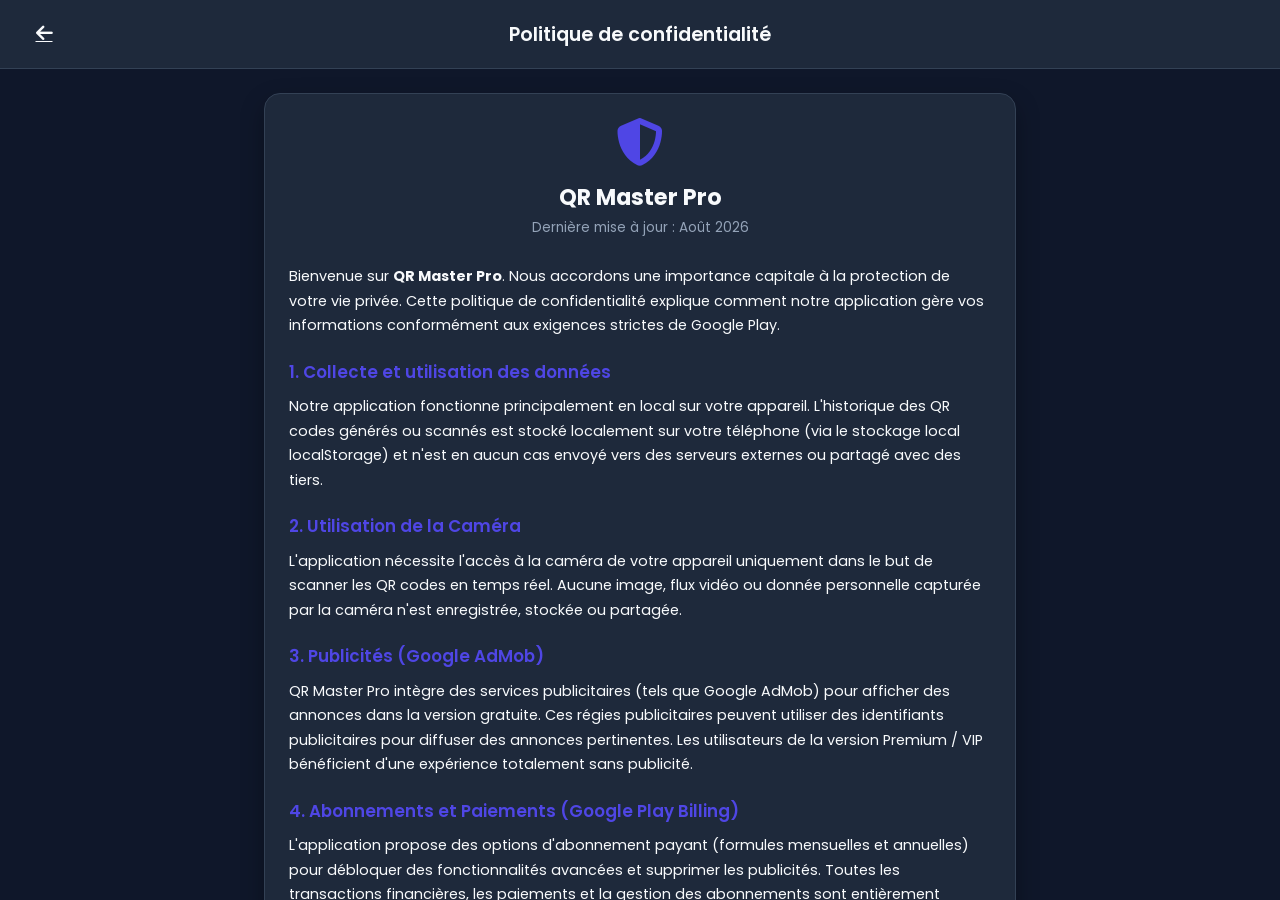
==== commit 594200e5: "Add files via upload" ====
--- a/privacy.html
+++ b/privacy.html
@@ -15,55 +15,55 @@
 
     <!-- Header -->
     <header class="app-header">
-        <a href="index.html" class="icon-btn" title="Retour">
+        <a href="index.html" class="icon-btn" title="Retour" aria-label="Retour">
             <i class="fa-solid fa-arrow-left"></i>
         </a>
         <h1 class="app-title">Politique de confidentialité</h1>
-        <div style="width: 38px;"></div>
+        <div style="width: 40px;"></div>
     </header>
 
     <!-- Main Content Area -->
-    <main class="app-main" style="padding-bottom: 40px;">
-        <div style="background-color: var(--bg-card); border: 1px solid var(--border-color); border-radius: 14px; padding: 20px; line-height: 1.6;">
+    <main class="app-main" style="padding-bottom: 50px; max-width: 800px;">
+        <div style="background-color: var(--bg-card); border: 1px solid var(--border-color); border-radius: 16px; padding: 24px; line-height: 1.7; box-shadow: 0 10px 25px rgba(0,0,0,0.3);">
             
-            <div style="text-align: center; margin-bottom: 20px;">
-                <i class="fa-solid fa-shield-halved" style="font-size: 2.5rem; color: var(--primary); margin-bottom: 10px;"></i>
-                <h2 style="font-size: 1.2rem; font-weight: 700;">QR Master Pro</h2>
-                <p style="font-size: 0.8rem; color: var(--text-muted);">Dernière mise à jour : Août 2026</p>
+            <div style="text-align: center; margin-bottom: 25px;">
+                <i class="fa-solid fa-shield-halved" style="font-size: 3rem; color: var(--primary); margin-bottom: 12px;"></i>
+                <h2 style="font-size: 1.4rem; font-weight: 700;">QR Master Pro</h2>
+                <p style="font-size: 0.85rem; color: var(--text-muted);">Dernière mise à jour : Août 2026</p>
             </div>
 
-            <p style="font-size: 0.85rem; margin-bottom: 15px;">
-                Bienvenue sur <strong>QR Master Pro</strong>. Nous accordons une importance capitale à la protection de votre vie privée. Cette politique de confidentialité explique comment notre application gère vos informations conformément aux exigences de Google Play.
+            <p style="font-size: 0.9rem; margin-bottom: 18px;">
+                Bienvenue sur <strong>QR Master Pro</strong>. Nous accordons une importance capitale à la protection de votre vie privée. Cette politique de confidentialité explique comment notre application gère vos informations conformément aux exigences strictes de Google Play.
             </p>
 
-            <h3 style="font-size: 0.95rem; font-weight: 600; color: var(--primary); margin-top: 15px; margin-bottom: 6px;">1. Collecte et utilisation des données</h3>
-            <p style="font-size: 0.85rem; margin-bottom: 15px;">
-                Notre application fonctionne principalement en local sur votre appareil. L'historique des QR codes générés ou scannés est stocké localement sur votre téléphone (via localStorage) et n'est en aucun cas envoyé vers des serveurs externes.
+            <h3 style="font-size: 1.05rem; font-weight: 600; color: var(--primary); margin-top: 20px; margin-bottom: 8px;">1. Collecte et utilisation des données</h3>
+            <p style="font-size: 0.9rem; margin-bottom: 18px;">
+                Notre application fonctionne principalement en local sur votre appareil. L'historique des QR codes générés ou scannés est stocké localement sur votre téléphone (via le stockage local localStorage) et n'est en aucun cas envoyé vers des serveurs externes ou partagé avec des tiers.
             </p>
 
-            <h3 style="font-size: 0.95rem; font-weight: 600; color: var(--primary); margin-top: 15px; margin-bottom: 6px;">2. Utilisation de la Caméra</h3>
-            <p style="font-size: 0.85rem; margin-bottom: 15px;">
-                L'application nécessite l'accès à la caméra de votre appareil uniquement dans le but de scanner les QR codes en temps réel. Aucune image ou flux vidéo n'est enregistré ou partagé.
+            <h3 style="font-size: 1.05rem; font-weight: 600; color: var(--primary); margin-top: 20px; margin-bottom: 8px;">2. Utilisation de la Caméra</h3>
+            <p style="font-size: 0.9rem; margin-bottom: 18px;">
+                L'application nécessite l'accès à la caméra de votre appareil uniquement dans le but de scanner les QR codes en temps réel. Aucune image, flux vidéo ou donnée personnelle capturée par la caméra n'est enregistrée, stockée ou partagée.
             </p>
 
-            <h3 style="font-size: 0.95rem; font-weight: 600; color: var(--primary); margin-top: 15px; margin-bottom: 6px;">3. Publicités (Google AdMob)</h3>
-            <p style="font-size: 0.85rem; margin-bottom: 15px;">
-                QR Master Pro intègre des services publicitaires (tels que Google AdMob) pour afficher des annonces. Ces régies publicitaires peuvent utiliser des identifiants publicitaires pour diffuser des annonces pertinentes. Les utilisateurs de la version Premium bénéficient d'une expérience sans publicité.
+            <h3 style="font-size: 1.05rem; font-weight: 600; color: var(--primary); margin-top: 20px; margin-bottom: 8px;">3. Publicités (Google AdMob)</h3>
+            <p style="font-size: 0.9rem; margin-bottom: 18px;">
+                QR Master Pro intègre des services publicitaires (tels que Google AdMob) pour afficher des annonces dans la version gratuite. Ces régies publicitaires peuvent utiliser des identifiants publicitaires pour diffuser des annonces pertinentes. Les utilisateurs de la version Premium / VIP bénéficient d'une expérience totalement sans publicité.
             </p>
 
-            <h3 style="font-size: 0.95rem; font-weight: 600; color: var(--primary); margin-top: 15px; margin-bottom: 6px;">4. Abonnements et Paiements (Google Play Billing)</h3>
-            <p style="font-size: 0.85rem; margin-bottom: 15px;">
-                L'application propose des options d'abonnement payant (formules mensuelles et annuelles) pour débloquer des fonctionnalités avancées et supprimer les publicités. Toutes les transactions financières, les paiements et la gestion des abonnements sont entièrement traités et sécurisés par le système officiel de facturation <strong>Google Play Billing</strong>. Nous ne stockons aucune information relative à vos cartes bancaires ou données de paiement.
+            <h3 style="font-size: 1.05rem; font-weight: 600; color: var(--primary); margin-top: 20px; margin-bottom: 8px;">4. Abonnements et Paiements (Google Play Billing)</h3>
+            <p style="font-size: 0.9rem; margin-bottom: 18px;">
+                L'application propose des options d'abonnement payant (formules mensuelles et annuelles) pour débloquer des fonctionnalités avancées et supprimer les publicités. Toutes les transactions financières, les paiements et la gestion des abonnements sont entièrement traités, gérés et sécurisés par le système officiel de facturation <strong>Google Play Billing</strong>. Nous ne stockons et n'avons jamais accès à aucune information relative à vos cartes bancaires ou données de paiement.
             </p>
 
-            <h3 style="font-size: 0.95rem; font-weight: 600; color: var(--primary); margin-top: 15px; margin-bottom: 6px;">5. Sécurité</h3>
-            <p style="font-size: 0.85rem; margin-bottom: 15px;">
-                Nous mettons en œuvre des mesures de sécurité conformes aux standards de l'industrie pour protéger vos données contre tout accès non autorisé, modification ou divulgation.
+            <h3 style="font-size: 1.05rem; font-weight: 600; color: var(--primary); margin-top: 20px; margin-bottom: 8px;">5. Sécurité</h3>
+            <p style="font-size: 0.9rem; margin-bottom: 18px;">
+                Nous mettons en œuvre des mesures de sécurité conformes aux standards de l'industrie pour protéger vos données stockées localement contre tout accès non autorisé, modification, divulgation ou destruction.
             </p>
 
-            <h3 style="font-size: 0.95rem; font-weight: 600; color: var(--primary); margin-top: 15px; margin-bottom: 6px;">6. Contact</h3>
-            <p style="font-size: 0.85rem;">
-                Si vous avez des questions concernant cette politique de confidentialité, vous pouvez nous contacter directement via notre support sur le Google Play Store.
+            <h3 style="font-size: 1.05rem; font-weight: 600; color: var(--primary); margin-top: 20px; margin-bottom: 8px;">6. Contact</h3>
+            <p style="font-size: 0.9rem;">
+                Si vous avez des questions, des suggestions ou des préoccupations concernant cette politique de confidentialité, vous pouvez nous contacter directement via notre support sur la page officielle du Google Play Store.
             </p>
 
         </div>
--- a/style.css
+++ b/style.css
@@ -52,7 +52,7 @@
     display: flex;
     justify-content: space-between;
     align-items: center;
-    padding: 12px 16px;
+    padding: 14px 24px;
     background-color: var(--bg-card);
     border-bottom: 1px solid var(--border-color);
     position: sticky;
@@ -62,7 +62,7 @@
 }
 
 .app-title {
-    font-size: 1.05rem;
+    font-size: 1.2rem;
     font-weight: 600;
     white-space: nowrap;
     overflow: hidden;
@@ -73,10 +73,10 @@
     background: none;
     border: none;
     color: var(--text-color);
-    font-size: 1.1rem;
-    cursor: pointer;
-    width: 38px;
-    height: 38px;
+    font-size: 1.2rem;
+    cursor: pointer;
+    width: 40px;
+    height: 40px;
     display: flex;
     align-items: center;
     justify-content: center;
@@ -91,11 +91,11 @@
 
 .app-main {
     flex: 1;
-    padding: 16px;
-    max-width: 600px;
+    padding: 24px;
+    max-width: 900px;
     width: 100%;
     margin: 0 auto;
-    padding-bottom: 85px;
+    padding-bottom: 100px;
     overflow-y: auto;
 }
 
@@ -111,18 +111,24 @@
 .types-grid {
     display: grid;
     grid-template-columns: repeat(2, 1fr);
-    gap: 10px;
+    gap: 14px;
+}
+
+@media (min-width: 768px) {
+    .types-grid {
+        grid-template-columns: repeat(3, 1fr);
+    }
 }
 
 .type-item-btn {
     background-color: var(--bg-card);
     border: 1px solid var(--border-color);
     border-radius: 12px;
-    padding: 14px 12px;
+    padding: 16px;
     display: flex;
     flex-direction: column;
     align-items: flex-start;
-    gap: 8px;
+    gap: 10px;
     color: var(--text-color);
     cursor: pointer;
     transition: all 0.2s;
@@ -130,46 +136,46 @@
 }
 
 .type-item-btn i {
-    font-size: 1.3rem;
+    font-size: 1.5rem;
     color: var(--primary);
 }
 
 .type-item-btn span {
-    font-size: 0.85rem;
+    font-size: 0.9rem;
     font-weight: 500;
 }
 
 .type-item-btn:hover {
     border-color: var(--primary);
-    transform: translateY(-1px);
+    transform: translateY(-2px);
 }
 
 .form-header-row {
     display: flex;
     align-items: center;
-    gap: 8px;
-    margin-bottom: 12px;
+    gap: 10px;
+    margin-bottom: 16px;
 }
 
 .input-group {
-    margin-bottom: 12px;
+    margin-bottom: 16px;
 }
 
 .input-group label {
     display: block;
-    font-size: 0.8rem;
+    font-size: 0.85rem;
     color: var(--text-muted);
-    margin-bottom: 4px;
+    margin-bottom: 6px;
 }
 
 .input-group input, .input-group textarea, .input-group select {
     width: 100%;
-    padding: 10px 12px;
+    padding: 12px 14px;
     background-color: var(--bg-card);
     border: 1px solid var(--border-color);
     border-radius: 10px;
     color: var(--text-color);
-    font-size: 0.9rem;
+    font-size: 0.95rem;
     outline: none;
     transition: border-color 0.2s;
 }
@@ -180,35 +186,36 @@
 
 .primary-btn {
     width: 100%;
-    padding: 12px;
+    padding: 14px;
     background-color: var(--primary);
     color: #fff;
     border: none;
     border-radius: 12px;
     font-weight: 600;
-    font-size: 0.95rem;
+    font-size: 1rem;
     cursor: pointer;
     display: flex;
     align-items: center;
     justify-content: center;
     gap: 8px;
-    transition: opacity 0.2s;
+    transition: opacity 0.2s, transform 0.2s;
 }
 
 .primary-btn:hover {
     opacity: 0.9;
+    transform: translateY(-1px);
 }
 
 .qr-result-box {
     display: flex;
     justify-content: center;
     align-items: center;
-    padding: 15px;
+    padding: 20px;
     background: #fff;
     border-radius: 14px;
-    box-shadow: 0 4px 12px rgba(0,0,0,0.1);
-    max-width: 220px;
-    margin: 15px auto 0 auto;
+    box-shadow: 0 4px 15px rgba(0,0,0,0.15);
+    max-width: 250px;
+    margin: 20px auto 0 auto;
 }
 
 .scanner-container {
@@ -216,8 +223,10 @@
     border: 1px solid var(--border-color);
     border-radius: 14px;
     overflow: hidden;
-    padding: 10px;
-    width: 100%;
+    padding: 14px;
+    width: 100%;
+    max-width: 600px;
+    margin: 0 auto;
 }
 
 #reader {
@@ -225,31 +234,31 @@
     border: none !important;
     border-radius: 10px;
     overflow: hidden;
-    max-height: 38vh;
+    max-height: 45vh;
 }
 
 #reader video {
     border-radius: 10px;
     object-fit: cover;
     width: 100% !important;
-    max-height: 38vh !important;
+    max-height: 45vh !important;
 }
 
 .scanner-controls-responsive {
     display: flex;
-    gap: 8px;
-    margin-top: 10px;
+    gap: 10px;
+    margin-top: 12px;
 }
 
 .scanner-action-btn {
     flex: 1;
-    padding: 10px;
+    padding: 12px;
     background-color: var(--primary);
     color: #fff;
     border: none;
     border-radius: 8px;
     font-weight: 500;
-    font-size: 0.85rem;
+    font-size: 0.9rem;
     cursor: pointer;
     display: flex;
     align-items: center;
@@ -267,9 +276,21 @@
     border-top: 1px solid var(--border-color);
     display: flex;
     justify-content: space-around;
-    padding: 8px 0;
+    padding: 10px 0;
     z-index: 100;
     flex-shrink: 0;
+}
+
+@media (min-width: 768px) {
+    .bottom-nav {
+        max-width: 500px;
+        left: 50%;
+        transform: translateX(-50%);
+        bottom: 15px;
+        border-radius: 30px;
+        box-shadow: 0 10px 25px rgba(0,0,0,0.3);
+        border: 1px solid var(--border-color);
+    }
 }
 
 .nav-item {
@@ -279,15 +300,15 @@
     display: flex;
     flex-direction: column;
     align-items: center;
-    gap: 3px;
-    font-size: 0.7rem;
+    gap: 4px;
+    font-size: 0.75rem;
     cursor: pointer;
     flex: 1;
     transition: color 0.2s;
 }
 
 .nav-item i {
-    font-size: 1.1rem;
+    font-size: 1.2rem;
 }
 
 .nav-item.active {
@@ -299,14 +320,14 @@
     top: 0;
     left: -100%;
     width: 80%;
-    max-width: 300px;
+    max-width: 320px;
     height: 100%;
     background-color: var(--bg-card);
     z-index: 1000;
     transition: left 0.3s ease;
     display: flex;
     flex-direction: column;
-    box-shadow: 5px 0 15px rgba(0,0,0,0.3);
+    box-shadow: 5px 0 20px rgba(0,0,0,0.4);
 }
 
 .settings-drawer.open {
@@ -319,7 +340,7 @@
     left: 0;
     width: 100%;
     height: 100%;
-    background: rgba(0,0,0,0.5);
+    background: rgba(0,0,0,0.6);
     z-index: 999;
     display: none;
 }
@@ -329,7 +350,7 @@
 }
 
 .drawer-header {
-    padding: 16px;
+    padding: 20px;
     display: flex;
     justify-content: space-between;
     align-items: center;
@@ -337,10 +358,10 @@
 }
 
 .drawer-body {
-    padding: 16px;
+    padding: 20px;
     display: flex;
     flex-direction: column;
-    gap: 16px;
+    gap: 18px;
     overflow-y: auto;
 }
 
@@ -348,7 +369,7 @@
     display: flex;
     justify-content: space-between;
     align-items: center;
-    font-size: 0.85rem;
+    font-size: 0.9rem;
 }
 
 .theme-switch-btns {
@@ -356,14 +377,14 @@
     background-color: var(--bg-main);
     border: 1px solid var(--border-color);
     border-radius: 8px;
-    padding: 2px;
+    padding: 3px;
 }
 
 .theme-btn {
     background: none;
     border: none;
-    padding: 5px 10px;
-    font-size: 0.75rem;
+    padding: 6px 12px;
+    font-size: 0.8rem;
     color: var(--text-muted);
     cursor: pointer;
     border-radius: 6px;
@@ -377,12 +398,12 @@
 
 .color-picker-group {
     display: flex;
-    gap: 6px;
+    gap: 8px;
 }
 
 .color-dot {
-    width: 22px;
-    height: 22px;
+    width: 24px;
+    height: 24px;
     border-radius: 50%;
     cursor: pointer;
     border: 2px solid transparent;
@@ -390,17 +411,17 @@
 
 .color-dot.active {
     border-color: #fff;
-    transform: scale(1.1);
+    transform: scale(1.15);
 }
 
 .drawer-link {
     color: var(--text-color);
     text-decoration: none;
-    font-size: 0.85rem;
-    padding: 8px 0;
-    display: flex;
-    align-items: center;
-    gap: 10px;
+    font-size: 0.9rem;
+    padding: 10px 0;
+    display: flex;
+    align-items: center;
+    gap: 12px;
 }
 
 .modal-screen {
@@ -409,7 +430,7 @@
     left: 0;
     width: 100%;
     height: 100%;
-    background: rgba(0,0,0,0.6);
+    background: rgba(0,0,0,0.65);
     z-index: 1000;
     display: none;
     align-items: center;
@@ -424,11 +445,11 @@
 .modal-content {
     background-color: var(--bg-card);
     border: 1px solid var(--border-color);
-    border-radius: 14px;
-    padding: 16px;
-    width: 100%;
-    max-width: 380px;
-    box-shadow: 0 10px 25px rgba(0,0,0,0.3);
+    border-radius: 16px;
+    padding: 20px;
+    width: 100%;
+    max-width: 420px;
+    box-shadow: 0 15px 30px rgba(0,0,0,0.4);
     max-height: 90vh;
     overflow-y: auto;
 }
@@ -436,27 +457,27 @@
 .badge {
     background-color: var(--primary);
     color: #fff;
-    font-size: 0.65rem;
+    font-size: 0.7rem;
     font-weight: 600;
-    padding: 3px 8px;
+    padding: 4px 10px;
     border-radius: 20px;
     letter-spacing: 0.5px;
 }
 
 .history-custom-actions {
     display: flex;
-    gap: 8px;
+    gap: 10px;
 }
 
 .history-custom-btn {
     flex: 1;
-    padding: 10px;
+    padding: 12px;
     background-color: var(--bg-main);
     border: 1px solid var(--border-color);
     color: var(--text-color);
     border-radius: 8px;
     font-weight: 500;
-    font-size: 0.85rem;
+    font-size: 0.9rem;
     cursor: pointer;
     display: flex;
     align-items: center;
@@ -472,11 +493,15 @@
 .premium-plan-card {
     background-color: var(--bg-card);
     border: 2px solid var(--border-color);
-    border-radius: 12px;
-    padding: 12px 14px;
+    border-radius: 14px;
+    padding: 16px;
     position: relative;
     cursor: pointer;
-    transition: border-color 0.2s;
+    transition: border-color 0.2s, transform 0.2s;
+}
+
+.premium-plan-card:hover {
+    transform: translateY(-2px);
 }
 
 .premium-plan-card.active-plan {
@@ -485,33 +510,24 @@
 
 .save-badge {
     position: absolute;
-    top: -9px;
-    right: 12px;
+    top: -11px;
+    right: 16px;
     background: #eab308;
     color: #000;
-    font-size: 0.65rem;
+    font-size: 0.7rem;
     font-weight: 700;
-    padding: 2px 6px;
+    padding: 3px 8px;
     border-radius: 8px;
 }
 
 .plan-price {
-    font-size: 1.05rem;
+    font-size: 1.2rem;
     font-weight: 700;
     color: #eab308;
-    margin-bottom: 4px;
+    margin-bottom: 6px;
 }
 
 .plan-desc {
-    font-size: 0.75rem;
+    font-size: 0.8rem;
     color: var(--text-muted);
-}
-
-@media screen and (max-height: 650px) {
-    .app-main {
-        padding-bottom: 75px;
-    }
-    #reader, #reader video {
-        max-height: 30vh !important;
-    }
 }
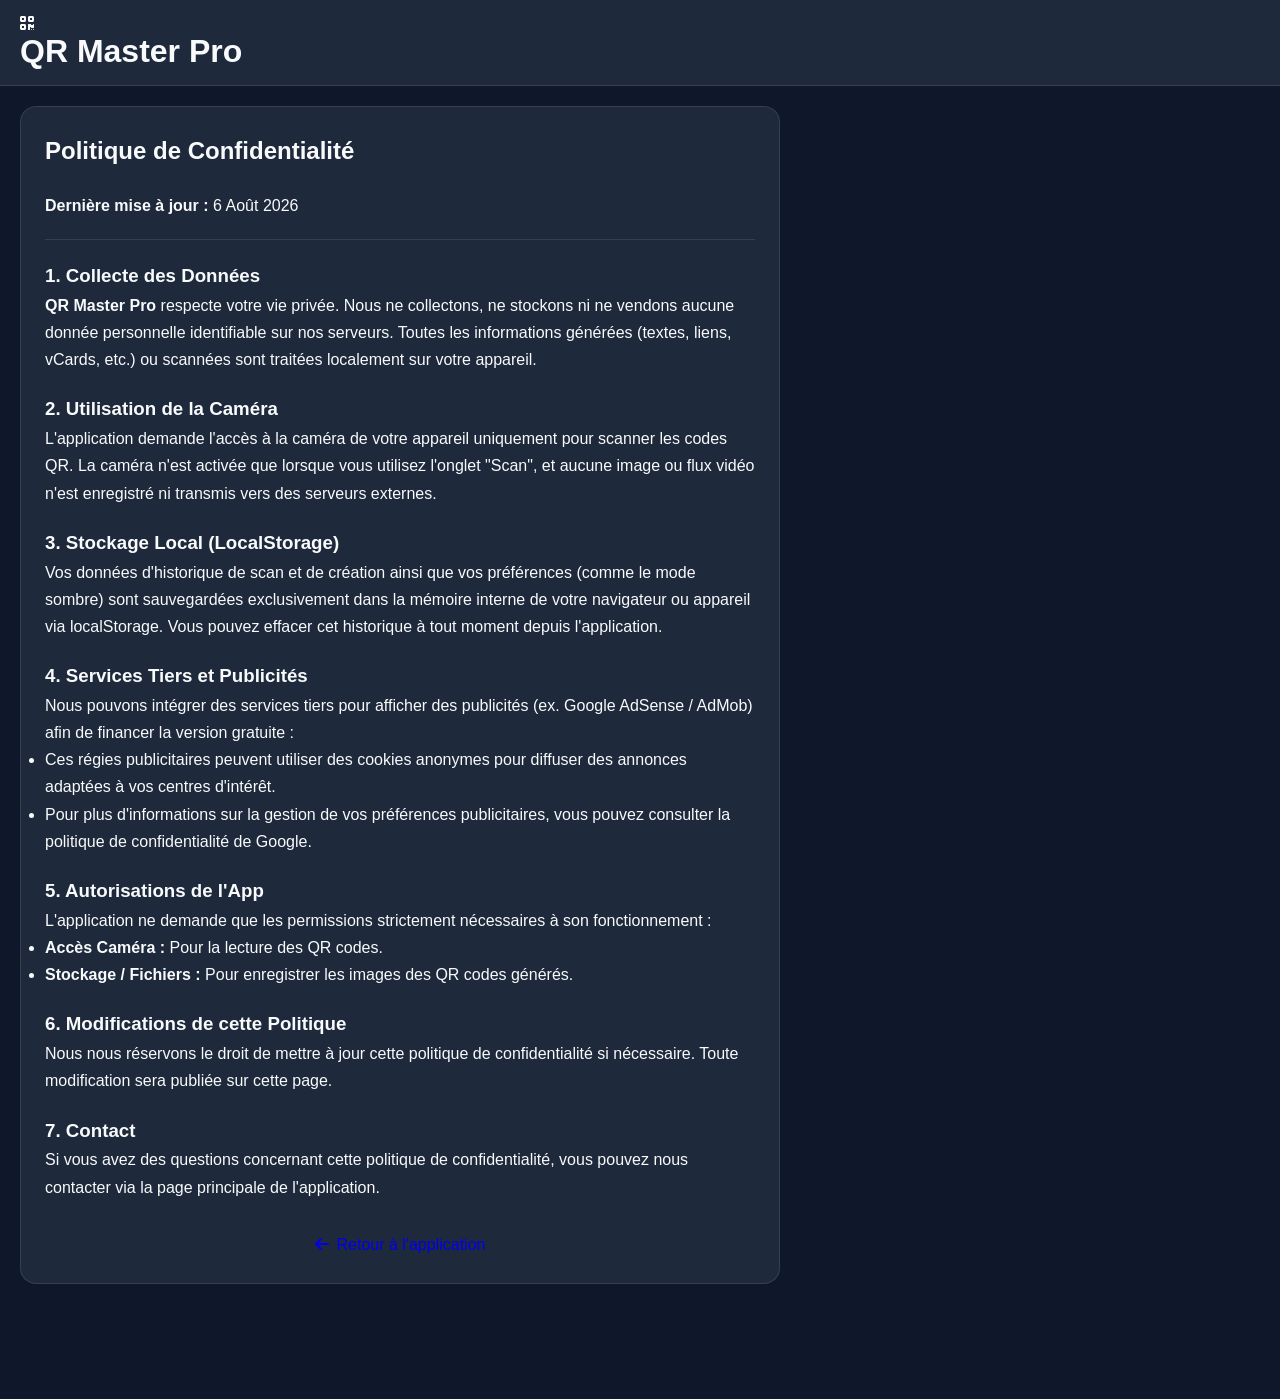
==== commit 71ad5daa: "Add files via upload" ====
--- a/privacy.html
+++ b/privacy.html
@@ -1,73 +1,62 @@
 <!DOCTYPE html>
-<html lang="fr" data-theme="dark" data-theme-color="indigo">
+<html lang="fr" data-theme="dark">
 <head>
     <meta charset="UTF-8">
     <meta name="viewport" content="width=device-width, initial-scale=1.0">
-    <title>Politique de confidentialité - QR Master Pro</title>
-    <!-- FontAwesome -->
+    <title>Politique de Confidentialité - QR Master Pro</title>
+    <link rel="stylesheet" href="style.css">
     <link rel="stylesheet" href="https://cdnjs.cloudflare.com/ajax/libs/font-awesome/6.4.0/css/all.min.css">
-    <!-- Google Fonts -->
-    <link href="https://fonts.googleapis.com/css2?family=Poppins:wght@400;500;600;700&display=swap" rel="stylesheet">
-    <!-- Stylesheet -->
-    <link rel="stylesheet" href="style.css">
 </head>
 <body>
-
-    <!-- Header -->
     <header class="app-header">
-        <a href="index.html" class="icon-btn" title="Retour" aria-label="Retour">
-            <i class="fa-solid fa-arrow-left"></i>
-        </a>
-        <h1 class="app-title">Politique de confidentialité</h1>
-        <div style="width: 40px;"></div>
+        <div class="logo">
+            <i class="fa-solid fa-qrcode"></i>
+            <h1>QR Master Pro</h1>
+        </div>
     </header>
 
-    <!-- Main Content Area -->
-    <main class="app-main" style="padding-bottom: 50px; max-width: 800px;">
-        <div style="background-color: var(--bg-card); border: 1px solid var(--border-color); border-radius: 16px; padding: 24px; line-height: 1.7; box-shadow: 0 10px 25px rgba(0,0,0,0.3);">
-            
-            <div style="text-align: center; margin-bottom: 25px;">
-                <i class="fa-solid fa-shield-halved" style="font-size: 3rem; color: var(--primary); margin-bottom: 12px;"></i>
-                <h2 style="font-size: 1.4rem; font-weight: 700;">QR Master Pro</h2>
-                <p style="font-size: 0.85rem; color: var(--text-muted);">Dernière mise à jour : Août 2026</p>
+    <main class="main-container" style="max-width: 800px; padding: 20px;">
+        <article class="card" style="padding: 24px; line-height: 1.7;">
+            <h2 style="margin-bottom: 20px; color: var(--primary-color);">Politique de Confidentialité</h2>
+            <p><strong>Dernière mise à jour :</strong> 6 Août 2026</p>
+
+            <hr style="margin: 20px 0; border: 0; border-top: 1px solid var(--border-color);">
+
+            <h3>1. Collecte des Données</h3>
+            <p><strong>QR Master Pro</strong> respecte votre vie privée. Nous ne collectons, ne stockons ni ne vendons aucune donnée personnelle identifiable sur nos serveurs. Toutes les informations générées (textes, liens, vCards, etc.) ou scannées sont traitées localement sur votre appareil.</p>
+
+            <h3 style="margin-top: 20px;">2. Utilisation de la Caméra</h3>
+            <p>L'application demande l'accès à la caméra de votre appareil uniquement pour scanner les codes QR. La caméra n'est activée que lorsque vous utilisez l'onglet "Scan", et aucune image ou flux vidéo n'est enregistré ni transmis vers des serveurs externes.</p>
+
+            <h3 style="margin-top: 20px;">3. Stockage Local (LocalStorage)</h3>
+            <p>Vos données d'historique de scan et de création ainsi que vos préférences (comme le mode sombre) sont sauvegardées exclusivement dans la mémoire interne de votre navigateur ou appareil via <code>localStorage</code>. Vous pouvez effacer cet historique à tout moment depuis l'application.</p>
+
+            <h3 style="margin-top: 20px;">4. Services Tiers et Publicités</h3>
+            <p>Nous pouvons intégrer des services tiers pour afficher des publicités (ex. Google AdSense / AdMob) afin de financer la version gratuite :</p>
+            <ul>
+                <li>Ces régies publicitaires peuvent utiliser des cookies anonymes pour diffuser des annonces adaptées à vos centres d'intérêt.</li>
+                <li>Pour plus d'informations sur la gestion de vos préférences publicitaires, vous pouvez consulter la politique de confidentialité de Google.</li>
+            </ul>
+
+            <h3 style="margin-top: 20px;">5. Autorisations de l'App</h3>
+            <p>L'application ne demande que les permissions strictement nécessaires à son fonctionnement :</p>
+            <ul>
+                <li><strong>Accès Caméra :</strong> Pour la lecture des QR codes.</li>
+                <li><strong>Stockage / Fichiers :</strong> Pour enregistrer les images des QR codes générés.</li>
+            </ul>
+
+            <h3 style="margin-top: 20px;">6. Modifications de cette Politique</h3>
+            <p>Nous nous réservons le droit de mettre à jour cette politique de confidentialité si nécessaire. Toute modification sera publiée sur cette page.</p>
+
+            <h3 style="margin-top: 20px;">7. Contact</h3>
+            <p>Si vous avez des questions concernant cette politique de confidentialité, vous pouvez nous contacter via la page principale de l'application.</p>
+
+            <div style="margin-top: 30px; text-align: center;">
+                <a href="index.html" class="btn btn-primary" style="display: inline-flex; align-items: center; gap: 8px; text-decoration: none;">
+                    <i class="fa-solid fa-arrow-left"></i> Retour à l'application
+                </a>
             </div>
-
-            <p style="font-size: 0.9rem; margin-bottom: 18px;">
-                Bienvenue sur <strong>QR Master Pro</strong>. Nous accordons une importance capitale à la protection de votre vie privée. Cette politique de confidentialité explique comment notre application gère vos informations conformément aux exigences strictes de Google Play.
-            </p>
-
-            <h3 style="font-size: 1.05rem; font-weight: 600; color: var(--primary); margin-top: 20px; margin-bottom: 8px;">1. Collecte et utilisation des données</h3>
-            <p style="font-size: 0.9rem; margin-bottom: 18px;">
-                Notre application fonctionne principalement en local sur votre appareil. L'historique des QR codes générés ou scannés est stocké localement sur votre téléphone (via le stockage local localStorage) et n'est en aucun cas envoyé vers des serveurs externes ou partagé avec des tiers.
-            </p>
-
-            <h3 style="font-size: 1.05rem; font-weight: 600; color: var(--primary); margin-top: 20px; margin-bottom: 8px;">2. Utilisation de la Caméra</h3>
-            <p style="font-size: 0.9rem; margin-bottom: 18px;">
-                L'application nécessite l'accès à la caméra de votre appareil uniquement dans le but de scanner les QR codes en temps réel. Aucune image, flux vidéo ou donnée personnelle capturée par la caméra n'est enregistrée, stockée ou partagée.
-            </p>
-
-            <h3 style="font-size: 1.05rem; font-weight: 600; color: var(--primary); margin-top: 20px; margin-bottom: 8px;">3. Publicités (Google AdMob)</h3>
-            <p style="font-size: 0.9rem; margin-bottom: 18px;">
-                QR Master Pro intègre des services publicitaires (tels que Google AdMob) pour afficher des annonces dans la version gratuite. Ces régies publicitaires peuvent utiliser des identifiants publicitaires pour diffuser des annonces pertinentes. Les utilisateurs de la version Premium / VIP bénéficient d'une expérience totalement sans publicité.
-            </p>
-
-            <h3 style="font-size: 1.05rem; font-weight: 600; color: var(--primary); margin-top: 20px; margin-bottom: 8px;">4. Abonnements et Paiements (Google Play Billing)</h3>
-            <p style="font-size: 0.9rem; margin-bottom: 18px;">
-                L'application propose des options d'abonnement payant (formules mensuelles et annuelles) pour débloquer des fonctionnalités avancées et supprimer les publicités. Toutes les transactions financières, les paiements et la gestion des abonnements sont entièrement traités, gérés et sécurisés par le système officiel de facturation <strong>Google Play Billing</strong>. Nous ne stockons et n'avons jamais accès à aucune information relative à vos cartes bancaires ou données de paiement.
-            </p>
-
-            <h3 style="font-size: 1.05rem; font-weight: 600; color: var(--primary); margin-top: 20px; margin-bottom: 8px;">5. Sécurité</h3>
-            <p style="font-size: 0.9rem; margin-bottom: 18px;">
-                Nous mettons en œuvre des mesures de sécurité conformes aux standards de l'industrie pour protéger vos données stockées localement contre tout accès non autorisé, modification, divulgation ou destruction.
-            </p>
-
-            <h3 style="font-size: 1.05rem; font-weight: 600; color: var(--primary); margin-top: 20px; margin-bottom: 8px;">6. Contact</h3>
-            <p style="font-size: 0.9rem;">
-                Si vous avez des questions, des suggestions ou des préoccupations concernant cette politique de confidentialité, vous pouvez nous contacter directement via notre support sur la page officielle du Google Play Store.
-            </p>
-
-        </div>
+        </article>
     </main>
-
 </body>
 </html>
--- a/style.css
+++ b/style.css
@@ -1,296 +1,552 @@
-/* ==========================================
-   QR Master Pro - Complete & Responsive Stylesheet (style.css)
-   ========================================== */
-
 :root {
+    --primary: #4f46e5;
+    --primary-hover: #4338ca;
     --bg-main: #0f172a;
     --bg-card: #1e293b;
-    --text-color: #f8fafc;
+    --bg-card-hover: #334155;
+    --text-main: #f8fafc;
     --text-muted: #94a3b8;
-    --border-color: #334155;
-    --hover-bg: #334155;
-}
-
-[data-theme="light"] {
-    --bg-main: #f8fafc;
-    --bg-card: #ffffff;
-    --text-color: #0f172a;
-    --text-muted: #64748b;
-    --border-color: #e2e8f0;
-    --hover-bg: #f1f5f9;
-}
-
-[data-theme-color="indigo"] { --primary: #4f46e5; --primary-hover: #4338ca; }
-[data-theme-color="blue"] { --primary: #0284c7; --primary-hover: #0369a1; }
-[data-theme-color="emerald"] { --primary: #059669; --primary-hover: #047857; }
-[data-theme-color="rose"] { --primary: #e11d48; --primary-hover: #be123c; }
-
+    --border-color: rgba(255, 255, 255, 0.1);
+    --accent-yellow: #eab308;
+    --accent-gold: #ffc107;
+    --danger: #ef4444;
+    --radius: 16px;
+}
+
+/* Base Resets */
 * {
+    box-sizing: border-box;
     margin: 0;
     padding: 0;
-    box-sizing: border-box;
     font-family: 'Poppins', sans-serif;
-    -webkit-tap-highlight-color: transparent;
-}
-
-html, body {
-    width: 100%;
-    height: 100%;
+}
+
+body {
     background-color: var(--bg-main);
-    color: var(--text-color);
-    display: flex;
-    flex-direction: column;
-    overflow-x: hidden;
-}
-
-body {
+    color: var(--text-main);
     min-height: 100vh;
-    min-height: 100dvh;
-}
-
+    padding-bottom: 75px;
+}
+
+/* Header */
 .app-header {
     display: flex;
     justify-content: space-between;
     align-items: center;
-    padding: 14px 24px;
+    padding: 15px 20px;
     background-color: var(--bg-card);
     border-bottom: 1px solid var(--border-color);
     position: sticky;
     top: 0;
     z-index: 100;
-    flex-shrink: 0;
+}
+
+.header-brand {
+    display: flex;
+    align-items: center;
+    gap: 10px;
+}
+
+.app-logo-small {
+    width: 32px;
+    height: 32px;
+    background: var(--primary);
+    border-radius: 8px;
+    display: flex;
+    align-items: center;
+    justify-content: center;
+    color: #fff;
 }
 
 .app-title {
     font-size: 1.2rem;
+    font-weight: 700;
+}
+
+.vip-status-badge {
+    background: rgba(234, 179, 8, 0.15);
+    color: var(--accent-yellow);
+    border: 1px solid var(--accent-yellow);
+    padding: 4px 10px;
+    border-radius: 20px;
+    font-size: 0.8rem;
     font-weight: 600;
+    cursor: pointer;
+}
+
+/* Main Layout */
+.app-main {
+    padding: 20px;
+    max-width: 600px;
+    margin: 0 auto;
+}
+
+.tab-content {
+    display: none;
+}
+
+.tab-content.active {
+    display: block;
+}
+
+.section-header {
+    margin-bottom: 20px;
+}
+
+.section-header h2 {
+    font-size: 1.3rem;
+    font-weight: 600;
+    display: flex;
+    align-items: center;
+    gap: 8px;
+}
+
+.section-header p {
+    font-size: 0.85rem;
+    color: var(--text-muted);
+    margin-top: 2px;
+}
+
+/* Grid & Type Cards */
+.grid-container {
+    display: grid;
+    grid-template-columns: repeat(2, 1fr);
+    gap: 12px;
+    margin-bottom: 20px;
+}
+
+.grid-card {
+    position: relative !important;
+    background: var(--bg-card);
+    border: 1px solid var(--border-color);
+    border-radius: var(--radius);
+    padding: 16px;
+    display: flex;
+    flex-direction: column;
+    align-items: center;
+    gap: 8px;
+    cursor: pointer;
+    transition: all 0.2s ease;
+}
+
+.grid-card:hover {
+    background: var(--bg-card-hover);
+}
+
+.grid-card.active {
+    border-color: var(--primary);
+    box-shadow: 0 0 12px rgba(79, 70, 229, 0.3);
+}
+
+.grid-card .icon {
+    font-size: 1.5rem;
+    color: var(--primary);
+}
+
+.grid-card span {
+    font-size: 0.9rem;
+    font-weight: 500;
+}
+
+/* Crown Icon Positioned Top-Right & Yellow */
+.crown-icon {
+    position: absolute !important;
+    top: 8px !important;
+    right: 10px !important;
+    color: var(--accent-gold) !important;
+    font-size: 13px !important;
+    margin: 0 !important;
+    z-index: 5;
+}
+
+/* Cards & Form Components */
+.card {
+    background: var(--bg-card);
+    border: 1px solid var(--border-color);
+    border-radius: var(--radius);
+    padding: 20px;
+    margin-bottom: 20px;
+}
+
+.input-group {
+    display: flex;
+    flex-direction: column;
+    gap: 8px;
+    margin-bottom: 15px;
+}
+
+.input-group label {
+    font-size: 0.85rem;
+    color: var(--text-muted);
+    display: flex;
+    align-items: center;
+    gap: 6px;
+}
+
+.input-group input, .input-group select, .input-group textarea {
+    background: var(--bg-main);
+    border: 1px solid var(--border-color);
+    border-radius: 10px;
+    padding: 12px;
+    color: var(--text-main);
+    font-size: 0.95rem;
+    outline: none;
+}
+
+.input-group input:focus {
+    border-color: var(--primary);
+}
+
+/* Buttons */
+.primary-btn {
+    width: 100%;
+    background: var(--primary);
+    color: #fff;
+    border: none;
+    border-radius: 12px;
+    padding: 14px;
+    font-size: 0.95rem;
+    font-weight: 600;
+    cursor: pointer;
+    display: flex;
+    align-items: center;
+    justify-content: center;
+    gap: 8px;
+    transition: background 0.2s;
+}
+
+.primary-btn:hover {
+    background: var(--primary-hover);
+}
+
+.secondary-btn {
+    background: rgba(255, 255, 255, 0.08);
+    color: var(--text-main);
+    border: 1px solid var(--border-color);
+    border-radius: 10px;
+    padding: 10px 16px;
+    font-size: 0.85rem;
+    cursor: pointer;
+    display: flex;
+    align-items: center;
+    justify-content: center;
+    gap: 6px;
+}
+
+.danger-btn {
+    background: var(--danger);
+    color: #fff;
+    border: none;
+    border-radius: 10px;
+    padding: 10px 16px;
+    font-size: 0.85rem;
+    cursor: pointer;
+}
+
+/* QR Code Display Box */
+.qrcode-wrapper {
+    background: #fff;
+    padding: 15px;
+    border-radius: 12px;
+    display: inline-block;
+    margin: 15px 0;
+}
+
+.qrcode-wrapper img, .qrcode-wrapper canvas {
+    display: block;
+    margin: 0 auto;
+}
+
+.result-actions {
+    display: flex;
+    gap: 10px;
+    justify-content: center;
+}
+
+/* Modal View for History QR Preview */
+.qr-modal-overlay {
+    position: fixed;
+    top: 0;
+    left: 0;
+    width: 100%;
+    height: 100%;
+    background: rgba(0, 0, 0, 0.85);
+    display: none;
+    justify-content: center;
+    align-items: center;
+    z-index: 10000;
+}
+
+.qr-modal-content {
+    background: var(--bg-card);
+    border: 1px solid var(--border-color);
+    padding: 24px;
+    border-radius: 18px;
+    position: relative;
+    text-align: center;
+    width: 85%;
+    max-width: 320px;
+    box-shadow: 0 10px 30px rgba(0,0,0,0.6);
+}
+
+.qr-modal-close {
+    position: absolute;
+    top: 12px;
+    right: 16px;
+    background: transparent;
+    border: none;
+    color: var(--text-muted);
+    font-size: 24px;
+    cursor: pointer;
+}
+
+.qr-modal-close:hover {
+    color: #fff;
+}
+
+#modal-qr-container {
+    margin: 15px 0;
+    display: flex;
+    justify-content: center;
+}
+
+#modal-qr-container img, #modal-qr-container canvas {
+    background: #fff;
+    padding: 10px;
+    border-radius: 8px;
+}
+
+.modal-qr-caption {
+    font-size: 0.8rem;
+    color: var(--text-muted);
+    word-break: break-all;
+    max-height: 60px;
+    overflow-y: auto;
+}
+
+/* History List Items */
+.history-header-flex {
+    display: flex;
+    justify-content: space-between;
+    align-items: center;
+}
+
+.clear-btn {
+    background: transparent;
+    border: none;
+    color: var(--danger);
+    font-size: 1.1rem;
+    cursor: pointer;
+}
+
+.history-item {
+    background: var(--bg-card);
+    border: 1px solid var(--border-color);
+    border-radius: 12px;
+    padding: 14px;
+    margin-bottom: 10px;
+    display: flex;
+    justify-content: space-between;
+    align-items: center;
+}
+
+.history-info {
+    display: flex;
+    flex-direction: column;
+    gap: 4px;
+    max-width: 70%;
+}
+
+.history-info .badge {
+    font-size: 0.7rem;
+    background: rgba(79, 70, 229, 0.2);
+    color: var(--primary);
+    padding: 2px 6px;
+    border-radius: 4px;
+    width: fit-content;
+    text-transform: uppercase;
+    font-weight: 600;
+}
+
+.history-info .text {
+    font-size: 0.85rem;
     white-space: nowrap;
     overflow: hidden;
     text-overflow: ellipsis;
 }
 
-.icon-btn {
-    background: none;
-    border: none;
-    color: var(--text-color);
-    font-size: 1.2rem;
-    cursor: pointer;
-    width: 40px;
-    height: 40px;
-    display: flex;
-    align-items: center;
-    justify-content: center;
+.history-actions {
+    display: flex;
+    gap: 8px;
+}
+
+.history-actions button {
+    background: rgba(255, 255, 255, 0.05);
+    border: 1px solid var(--border-color);
+    color: var(--text-main);
+    width: 34px;
+    height: 34px;
+    border-radius: 8px;
+    display: flex;
+    align-items: center;
+    justify-content: center;
+    cursor: pointer;
+}
+
+/* Premium VIP View */
+.premium-hero {
+    text-align: center;
+    padding: 30px 20px;
+}
+
+.crown-badge-large {
+    width: 60px;
+    height: 60px;
+    background: rgba(234, 179, 8, 0.15);
+    color: var(--accent-yellow);
     border-radius: 50%;
-    transition: background 0.2s;
-    flex-shrink: 0;
-}
-
-.icon-btn:hover {
-    background-color: var(--hover-bg);
-}
-
-.app-main {
-    flex: 1;
-    padding: 24px;
-    max-width: 900px;
-    width: 100%;
-    margin: 0 auto;
-    padding-bottom: 100px;
-    overflow-y: auto;
-}
-
-.page-section {
-    display: none;
-    width: 100%;
-}
-
-.page-section.active {
-    display: block;
-}
-
-.types-grid {
-    display: grid;
-    grid-template-columns: repeat(2, 1fr);
-    gap: 14px;
-}
-
-@media (min-width: 768px) {
-    .types-grid {
-        grid-template-columns: repeat(3, 1fr);
-    }
-}
-
-.type-item-btn {
-    background-color: var(--bg-card);
+    display: flex;
+    align-items: center;
+    justify-content: center;
+    font-size: 1.8rem;
+    margin: 0 auto 15px auto;
+}
+
+.subtitle {
+    font-size: 0.85rem;
+    color: var(--text-muted);
+    margin-bottom: 20px;
+}
+
+.premium-features-list {
+    list-style: none;
+    text-align: left;
+    margin-bottom: 25px;
+}
+
+.premium-features-list li {
+    font-size: 0.85rem;
+    margin-bottom: 10px;
+    display: flex;
+    align-items: center;
+    gap: 10px;
+}
+
+.premium-features-list li i {
+    color: #10b981;
+}
+
+.billing-plans {
+    display: flex;
+    flex-direction: column;
+    gap: 12px;
+    margin-bottom: 20px;
+}
+
+.plan-card {
+    background: var(--bg-main);
     border: 1px solid var(--border-color);
     border-radius: 12px;
     padding: 16px;
-    display: flex;
-    flex-direction: column;
-    align-items: flex-start;
-    gap: 10px;
-    color: var(--text-color);
-    cursor: pointer;
-    transition: all 0.2s;
-    width: 100%;
-}
-
-.type-item-btn i {
-    font-size: 1.5rem;
+    position: relative;
+    cursor: pointer;
+    text-align: left;
+}
+
+.plan-card.selected {
+    border-color: var(--accent-yellow);
+    background: rgba(234, 179, 8, 0.05);
+}
+
+.badge-best {
+    position: absolute;
+    top: -10px;
+    right: 15px;
+    background: var(--accent-yellow);
+    color: #000;
+    font-size: 0.7rem;
+    font-weight: 700;
+    padding: 2px 8px;
+    border-radius: 10px;
+}
+
+.plan-header {
+    display: flex;
+    justify-content: space-between;
+    align-items: center;
+    margin-bottom: 4px;
+}
+
+.plan-header h3 {
+    font-size: 1rem;
+}
+
+.plan-header .price {
+    font-weight: 700;
+    color: var(--accent-yellow);
+}
+
+.plan-desc {
+    font-size: 0.75rem;
+    color: var(--text-muted);
+}
+
+.vip-buy-btn {
+    background: linear-gradient(135deg, #eab308, #d97706);
+    color: #000;
+    font-weight: 700;
+}
+
+.legal-disclaimer {
+    font-size: 0.7rem;
+    color: var(--text-muted);
+    margin-top: 15px;
+    line-height: 1.4;
+}
+
+.legal-link {
     color: var(--primary);
-}
-
-.type-item-btn span {
+    text-decoration: underline;
+}
+
+/* Settings View */
+.settings-card .setting-item {
+    display: flex;
+    justify-content: space-between;
+    align-items: center;
+    padding: 12px 0;
+    border-bottom: 1px solid var(--border-color);
+}
+
+.settings-card .setting-item:last-child {
+    border-bottom: none;
+}
+
+.setting-info {
+    display: flex;
+    align-items: center;
+    gap: 12px;
     font-size: 0.9rem;
-    font-weight: 500;
-}
-
-.type-item-btn:hover {
-    border-color: var(--primary);
-    transform: translateY(-2px);
-}
-
-.form-header-row {
-    display: flex;
-    align-items: center;
-    gap: 10px;
-    margin-bottom: 16px;
-}
-
-.input-group {
-    margin-bottom: 16px;
-}
-
-.input-group label {
-    display: block;
-    font-size: 0.85rem;
-    color: var(--text-muted);
-    margin-bottom: 6px;
-}
-
-.input-group input, .input-group textarea, .input-group select {
-    width: 100%;
-    padding: 12px 14px;
-    background-color: var(--bg-card);
-    border: 1px solid var(--border-color);
-    border-radius: 10px;
-    color: var(--text-color);
-    font-size: 0.95rem;
-    outline: none;
-    transition: border-color 0.2s;
-}
-
-.input-group input:focus, .input-group textarea:focus, .input-group select:focus {
-    border-color: var(--primary);
-}
-
-.primary-btn {
-    width: 100%;
-    padding: 14px;
-    background-color: var(--primary);
-    color: #fff;
-    border: none;
-    border-radius: 12px;
-    font-weight: 600;
-    font-size: 1rem;
-    cursor: pointer;
-    display: flex;
-    align-items: center;
-    justify-content: center;
-    gap: 8px;
-    transition: opacity 0.2s, transform 0.2s;
-}
-
-.primary-btn:hover {
-    opacity: 0.9;
-    transform: translateY(-1px);
-}
-
-.qr-result-box {
-    display: flex;
-    justify-content: center;
-    align-items: center;
-    padding: 20px;
-    background: #fff;
-    border-radius: 14px;
-    box-shadow: 0 4px 15px rgba(0,0,0,0.15);
-    max-width: 250px;
-    margin: 20px auto 0 auto;
-}
-
-.scanner-container {
-    background-color: var(--bg-card);
-    border: 1px solid var(--border-color);
-    border-radius: 14px;
-    overflow: hidden;
-    padding: 14px;
-    width: 100%;
-    max-width: 600px;
-    margin: 0 auto;
-}
-
-#reader {
-    width: 100% !important;
-    border: none !important;
-    border-radius: 10px;
-    overflow: hidden;
-    max-height: 45vh;
-}
-
-#reader video {
-    border-radius: 10px;
-    object-fit: cover;
-    width: 100% !important;
-    max-height: 45vh !important;
-}
-
-.scanner-controls-responsive {
-    display: flex;
-    gap: 10px;
-    margin-top: 12px;
-}
-
-.scanner-action-btn {
-    flex: 1;
-    padding: 12px;
-    background-color: var(--primary);
-    color: #fff;
-    border: none;
-    border-radius: 8px;
-    font-weight: 500;
-    font-size: 0.9rem;
-    cursor: pointer;
-    display: flex;
-    align-items: center;
-    justify-content: center;
-    gap: 6px;
-    white-space: nowrap;
-}
-
+}
+
+.version-tag {
+    font-size: 0.8rem;
+    color: var(--text-muted);
+}
+
+/* Bottom Navigation */
 .bottom-nav {
     position: fixed;
     bottom: 0;
     left: 0;
     width: 100%;
-    background-color: var(--bg-card);
+    height: 65px;
+    background: var(--bg-card);
     border-top: 1px solid var(--border-color);
     display: flex;
     justify-content: space-around;
-    padding: 10px 0;
-    z-index: 100;
-    flex-shrink: 0;
-}
-
-@media (min-width: 768px) {
-    .bottom-nav {
-        max-width: 500px;
-        left: 50%;
-        transform: translateX(-50%);
-        bottom: 15px;
-        border-radius: 30px;
-        box-shadow: 0 10px 25px rgba(0,0,0,0.3);
-        border: 1px solid var(--border-color);
-    }
+    align-items: center;
+    z-index: 1000;
 }
 
 .nav-item {
@@ -303,8 +559,7 @@
     gap: 4px;
     font-size: 0.75rem;
     cursor: pointer;
-    flex: 1;
-    transition: color 0.2s;
+    width: 20%;
 }
 
 .nav-item i {
@@ -315,219 +570,25 @@
     color: var(--primary);
 }
 
-.settings-drawer {
-    position: fixed;
-    top: 0;
-    left: -100%;
-    width: 80%;
-    max-width: 320px;
-    height: 100%;
-    background-color: var(--bg-card);
-    z-index: 1000;
-    transition: left 0.3s ease;
-    display: flex;
-    flex-direction: column;
-    box-shadow: 5px 0 20px rgba(0,0,0,0.4);
-}
-
-.settings-drawer.open {
-    left: 0;
-}
-
-.drawer-overlay {
-    position: fixed;
-    top: 0;
-    left: 0;
-    width: 100%;
-    height: 100%;
-    background: rgba(0,0,0,0.6);
-    z-index: 999;
-    display: none;
-}
-
-.drawer-overlay.open {
-    display: block;
-}
-
-.drawer-header {
-    padding: 20px;
-    display: flex;
-    justify-content: space-between;
-    align-items: center;
-    border-bottom: 1px solid var(--border-color);
-}
-
-.drawer-body {
-    padding: 20px;
-    display: flex;
-    flex-direction: column;
-    gap: 18px;
-    overflow-y: auto;
-}
-
-.setting-item {
-    display: flex;
-    justify-content: space-between;
-    align-items: center;
-    font-size: 0.9rem;
-}
-
-.theme-switch-btns {
-    display: flex;
-    background-color: var(--bg-main);
-    border: 1px solid var(--border-color);
-    border-radius: 8px;
-    padding: 3px;
-}
-
-.theme-btn {
-    background: none;
-    border: none;
-    padding: 6px 12px;
-    font-size: 0.8rem;
-    color: var(--text-muted);
-    cursor: pointer;
-    border-radius: 6px;
-}
-
-.theme-btn.active {
-    background-color: var(--primary);
-    color: #fff;
-    font-weight: 500;
-}
-
-.color-picker-group {
-    display: flex;
-    gap: 8px;
-}
-
-.color-dot {
-    width: 24px;
-    height: 24px;
-    border-radius: 50%;
-    cursor: pointer;
-    border: 2px solid transparent;
-}
-
-.color-dot.active {
-    border-color: #fff;
-    transform: scale(1.15);
-}
-
-.drawer-link {
-    color: var(--text-color);
-    text-decoration: none;
-    font-size: 0.9rem;
-    padding: 10px 0;
-    display: flex;
-    align-items: center;
-    gap: 12px;
-}
-
-.modal-screen {
-    position: fixed;
-    top: 0;
-    left: 0;
-    width: 100%;
-    height: 100%;
-    background: rgba(0,0,0,0.65);
-    z-index: 1000;
-    display: none;
-    align-items: center;
-    justify-content: center;
-    padding: 16px;
-}
-
-.modal-screen.active {
-    display: flex;
-}
-
-.modal-content {
-    background-color: var(--bg-card);
-    border: 1px solid var(--border-color);
-    border-radius: 16px;
-    padding: 20px;
-    width: 100%;
-    max-width: 420px;
-    box-shadow: 0 15px 30px rgba(0,0,0,0.4);
-    max-height: 90vh;
-    overflow-y: auto;
-}
-
-.badge {
-    background-color: var(--primary);
-    color: #fff;
-    font-size: 0.7rem;
-    font-weight: 600;
-    padding: 4px 10px;
-    border-radius: 20px;
-    letter-spacing: 0.5px;
-}
-
-.history-custom-actions {
-    display: flex;
-    gap: 10px;
-}
-
-.history-custom-btn {
-    flex: 1;
-    padding: 12px;
-    background-color: var(--bg-main);
-    border: 1px solid var(--border-color);
-    color: var(--text-color);
-    border-radius: 8px;
-    font-weight: 500;
-    font-size: 0.9rem;
-    cursor: pointer;
+.nav-item.premium-nav-item i {
+    color: var(--accent-yellow);
+}
+
+/* Ad Banner Container */
+.ad-banner {
+    margin-bottom: 15px;
+    background: rgba(255, 255, 255, 0.03);
+    border: 1px dashed var(--border-color);
+    border-radius: 10px;
+    padding: 10px;
+    text-align: center;
+}
+
+.ad-placeholder {
+    font-size: 0.75rem;
+    color: var(--text-muted);
     display: flex;
     align-items: center;
     justify-content: center;
     gap: 6px;
-    transition: background 0.2s;
-}
-
-.history-custom-btn:hover {
-    background-color: var(--hover-bg);
-}
-
-.premium-plan-card {
-    background-color: var(--bg-card);
-    border: 2px solid var(--border-color);
-    border-radius: 14px;
-    padding: 16px;
-    position: relative;
-    cursor: pointer;
-    transition: border-color 0.2s, transform 0.2s;
-}
-
-.premium-plan-card:hover {
-    transform: translateY(-2px);
-}
-
-.premium-plan-card.active-plan {
-    border-color: #eab308;
-}
-
-.save-badge {
-    position: absolute;
-    top: -11px;
-    right: 16px;
-    background: #eab308;
-    color: #000;
-    font-size: 0.7rem;
-    font-weight: 700;
-    padding: 3px 8px;
-    border-radius: 8px;
-}
-
-.plan-price {
-    font-size: 1.2rem;
-    font-weight: 700;
-    color: #eab308;
-    margin-bottom: 6px;
-}
-
-.plan-desc {
-    font-size: 0.8rem;
-    color: var(--text-muted);
 }
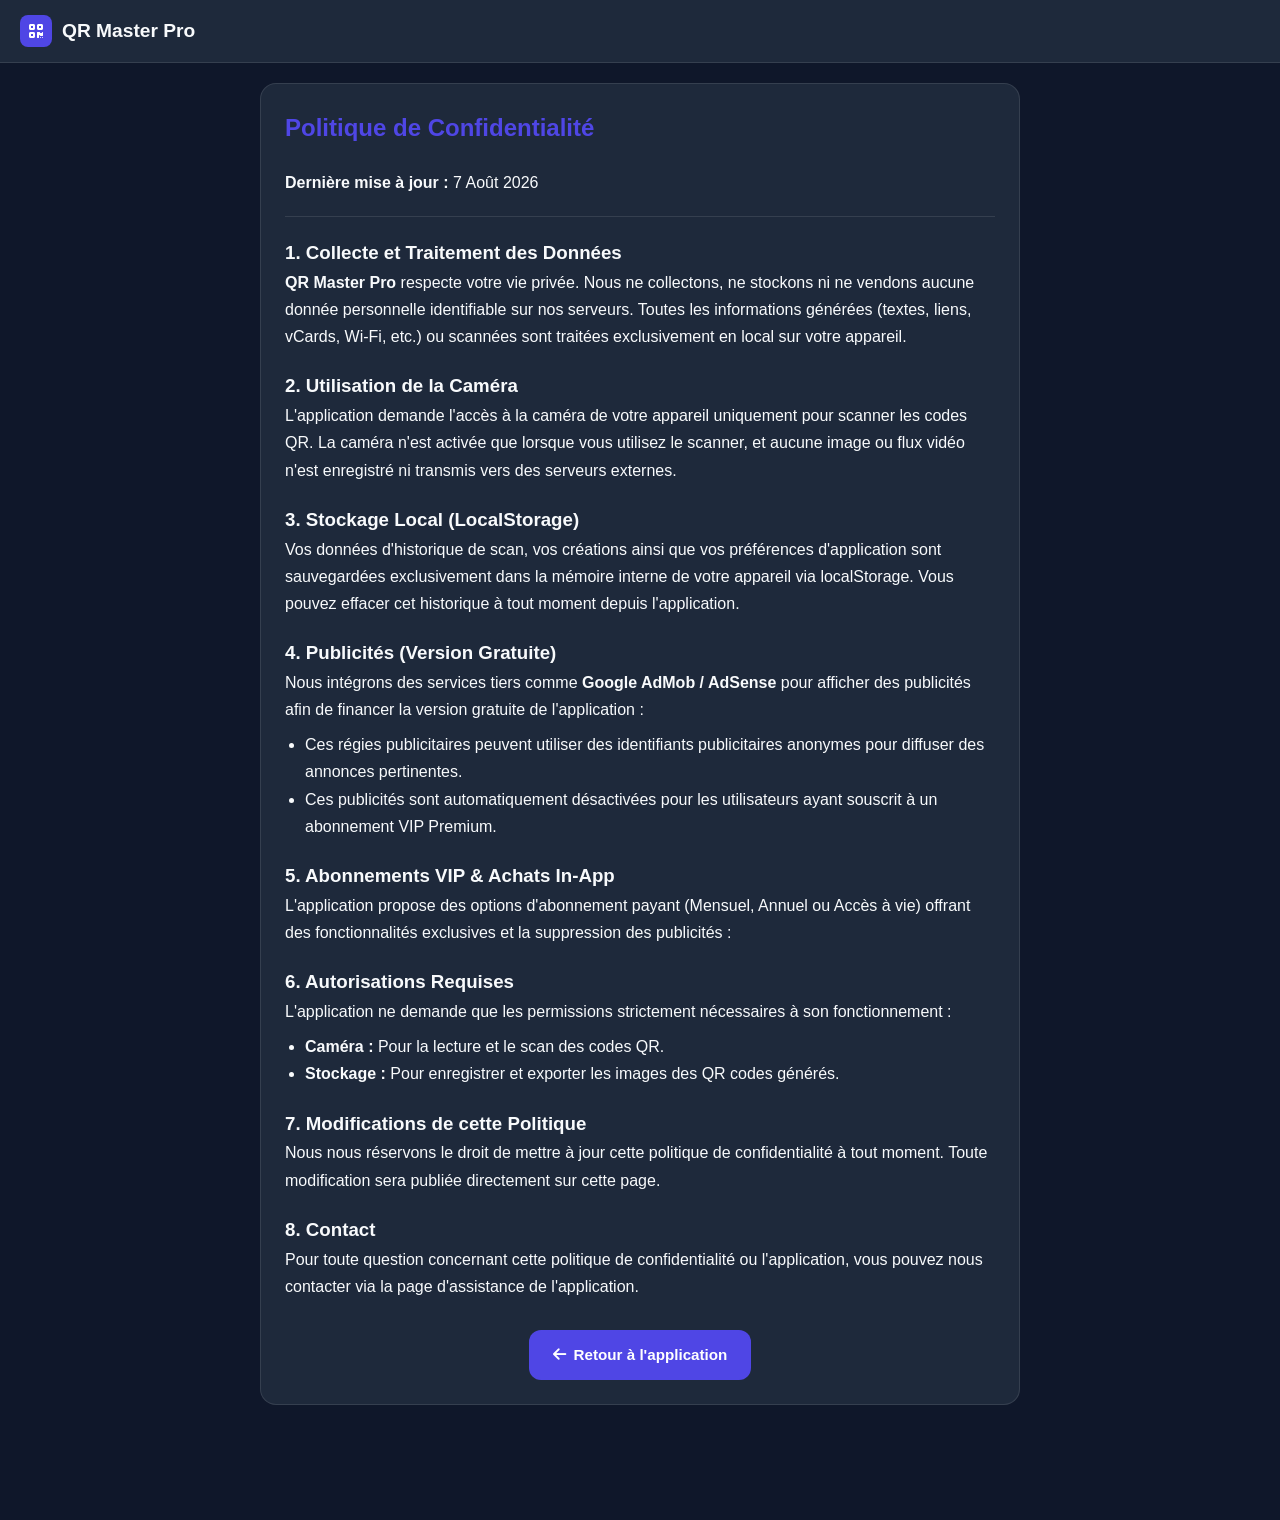
==== commit 9136c486: "Add files via upload" ====
--- a/privacy.html
+++ b/privacy.html
@@ -9,50 +9,55 @@
 </head>
 <body>
     <header class="app-header">
-        <div class="logo">
-            <i class="fa-solid fa-qrcode"></i>
-            <h1>QR Master Pro</h1>
+        <div class="header-brand">
+            <div class="app-logo-small">
+                <i class="fa-solid fa-qrcode"></i>
+            </div>
+            <h1 class="app-title">QR Master Pro</h1>
         </div>
     </header>
 
-    <main class="main-container" style="max-width: 800px; padding: 20px;">
+    <main class="app-main" style="max-width: 800px;">
         <article class="card" style="padding: 24px; line-height: 1.7;">
-            <h2 style="margin-bottom: 20px; color: var(--primary-color);">Politique de Confidentialité</h2>
-            <p><strong>Dernière mise à jour :</strong> 6 Août 2026</p>
+            <h2 style="margin-bottom: 20px; color: var(--primary);">Politique de Confidentialité</h2>
+            <p><strong>Dernière mise à jour :</strong> 7 Août 2026</p>
 
             <hr style="margin: 20px 0; border: 0; border-top: 1px solid var(--border-color);">
 
-            <h3>1. Collecte des Données</h3>
-            <p><strong>QR Master Pro</strong> respecte votre vie privée. Nous ne collectons, ne stockons ni ne vendons aucune donnée personnelle identifiable sur nos serveurs. Toutes les informations générées (textes, liens, vCards, etc.) ou scannées sont traitées localement sur votre appareil.</p>
+            <h3>1. Collecte et Traitement des Données</h3>
+            <p><strong>QR Master Pro</strong> respecte votre vie privée. Nous ne collectons, ne stockons ni ne vendons aucune donnée personnelle identifiable sur nos serveurs. Toutes les informations générées (textes, liens, vCards, Wi-Fi, etc.) ou scannées sont traitées exclusivement en local sur votre appareil.</p>
 
             <h3 style="margin-top: 20px;">2. Utilisation de la Caméra</h3>
-            <p>L'application demande l'accès à la caméra de votre appareil uniquement pour scanner les codes QR. La caméra n'est activée que lorsque vous utilisez l'onglet "Scan", et aucune image ou flux vidéo n'est enregistré ni transmis vers des serveurs externes.</p>
+            <p>L'application demande l'accès à la caméra de votre appareil uniquement pour scanner les codes QR. La caméra n'est activée que lorsque vous utilisez le scanner, et aucune image ou flux vidéo n'est enregistré ni transmis vers des serveurs externes.</p>
 
             <h3 style="margin-top: 20px;">3. Stockage Local (LocalStorage)</h3>
-            <p>Vos données d'historique de scan et de création ainsi que vos préférences (comme le mode sombre) sont sauvegardées exclusivement dans la mémoire interne de votre navigateur ou appareil via <code>localStorage</code>. Vous pouvez effacer cet historique à tout moment depuis l'application.</p>
+            <p>Vos données d'historique de scan, vos créations ainsi que vos préférences d'application sont sauvegardées exclusivement dans la mémoire interne de votre appareil via <code>localStorage</code>. Vous pouvez effacer cet historique à tout moment depuis l'application.</p>
 
-            <h3 style="margin-top: 20px;">4. Services Tiers et Publicités</h3>
-            <p>Nous pouvons intégrer des services tiers pour afficher des publicités (ex. Google AdSense / AdMob) afin de financer la version gratuite :</p>
-            <ul>
-                <li>Ces régies publicitaires peuvent utiliser des cookies anonymes pour diffuser des annonces adaptées à vos centres d'intérêt.</li>
-                <li>Pour plus d'informations sur la gestion de vos préférences publicitaires, vous pouvez consulter la politique de confidentialité de Google.</li>
+            <h3 style="margin-top: 20px;">4. Publicités (Version Gratuite)</h3>
+            <p>Nous intégrons des services tiers comme <strong>Google AdMob / AdSense</strong> pour afficher des publicités afin de financer la version gratuite de l'application :</p>
+            <ul style="margin-left: 20px; margin-top: 8px;">
+                <li>Ces régies publicitaires peuvent utiliser des identifiants publicitaires anonymes pour diffuser des annonces pertinentes.</li>
+                <li>Ces publicités sont automatiquement désactivées pour les utilisateurs ayant souscrit à un abonnement VIP Premium.</li>
             </ul>
 
-            <h3 style="margin-top: 20px;">5. Autorisations de l'App</h3>
+            <h3 style="margin-top: 20px;">5. Abonnements VIP & Achats In-App</h3>
+            <p>L'application propose des options d'abonnement payant (Mensuel, Annuel ou Accès à vie) offrant des fonctionnalités exclusives et la suppression des publicités :</p>
+
+            <h3 style="margin-top: 20px;">6. Autorisations Requises</h3>
             <p>L'application ne demande que les permissions strictement nécessaires à son fonctionnement :</p>
-            <ul>
-                <li><strong>Accès Caméra :</strong> Pour la lecture des QR codes.</li>
-                <li><strong>Stockage / Fichiers :</strong> Pour enregistrer les images des QR codes générés.</li>
+            <ul style="margin-left: 20px; margin-top: 8px;">
+                <li><strong>Caméra :</strong> Pour la lecture et le scan des codes QR.</li>
+                <li><strong>Stockage :</strong> Pour enregistrer et exporter les images des QR codes générés.</li>
             </ul>
 
-            <h3 style="margin-top: 20px;">6. Modifications de cette Politique</h3>
-            <p>Nous nous réservons le droit de mettre à jour cette politique de confidentialité si nécessaire. Toute modification sera publiée sur cette page.</p>
+            <h3 style="margin-top: 20px;">7. Modifications de cette Politique</h3>
+            <p>Nous nous réservons le droit de mettre à jour cette politique de confidentialité à tout moment. Toute modification sera publiée directement sur cette page.</p>
 
-            <h3 style="margin-top: 20px;">7. Contact</h3>
-            <p>Si vous avez des questions concernant cette politique de confidentialité, vous pouvez nous contacter via la page principale de l'application.</p>
+            <h3 style="margin-top: 20px;">8. Contact</h3>
+            <p>Pour toute question concernant cette politique de confidentialité ou l'application, vous pouvez nous contacter via la page d'assistance de l'application.</p>
 
             <div style="margin-top: 30px; text-align: center;">
-                <a href="index.html" class="btn btn-primary" style="display: inline-flex; align-items: center; gap: 8px; text-decoration: none;">
+                <a href="index.html" class="primary-btn" style="display: inline-flex; width: auto; padding: 12px 24px; text-decoration: none;">
                     <i class="fa-solid fa-arrow-left"></i> Retour à l'application
                 </a>
             </div>
--- a/style.css
+++ b/style.css
@@ -19,13 +19,15 @@
     margin: 0;
     padding: 0;
     font-family: 'Poppins', sans-serif;
+    -webkit-tap-highlight-color: transparent;
 }
 
 body {
     background-color: var(--bg-main);
     color: var(--text-main);
     min-height: 100vh;
-    padding-bottom: 75px;
+    padding-bottom: calc(75px + env(safe-area-inset-bottom, 0px));
+    overflow-x: hidden;
 }
 
 /* Header */
@@ -61,6 +63,12 @@
 .app-title {
     font-size: 1.2rem;
     font-weight: 700;
+}
+
+.header-actions {
+    display: flex;
+    align-items: center;
+    gap: 10px;
 }
 
 .vip-status-badge {
@@ -71,6 +79,19 @@
     border-radius: 20px;
     font-size: 0.8rem;
     font-weight: 600;
+    cursor: pointer;
+}
+
+.icon-btn {
+    background: rgba(255, 255, 255, 0.08);
+    border: 1px solid var(--border-color);
+    color: var(--text-main);
+    width: 36px;
+    height: 36px;
+    border-radius: 8px;
+    display: flex;
+    align-items: center;
+    justify-content: center;
     cursor: pointer;
 }
 
@@ -191,9 +212,10 @@
     color: var(--text-main);
     font-size: 0.95rem;
     outline: none;
-}
-
-.input-group input:focus {
+    width: 100%;
+}
+
+.input-group input:focus, .input-group select:focus, .input-group textarea:focus {
     border-color: var(--primary);
 }
 
@@ -241,9 +263,21 @@
     padding: 10px 16px;
     font-size: 0.85rem;
     cursor: pointer;
-}
-
-/* QR Code Display Box */
+    display: flex;
+    align-items: center;
+    justify-content: center;
+    gap: 6px;
+}
+
+.file-upload-btn {
+    margin: 0;
+}
+
+/* QR Code Display Box & Results */
+.result-card {
+    text-align: center;
+}
+
 .qrcode-wrapper {
     background: #fff;
     padding: 15px;
@@ -255,12 +289,57 @@
 .qrcode-wrapper img, .qrcode-wrapper canvas {
     display: block;
     margin: 0 auto;
+    max-width: 100%;
+    height: auto;
 }
 
 .result-actions {
     display: flex;
     gap: 10px;
     justify-content: center;
+    flex-wrap: wrap;
+}
+
+/* Scanner Viewport */
+.scanner-viewport {
+    width: 100%;
+    max-width: 100%;
+    height: 260px;
+    max-height: 45vh;
+    background: #000;
+    border-radius: 12px;
+    overflow: hidden;
+    margin-bottom: 15px;
+    position: relative;
+    border: 1px solid var(--border-color);
+}
+
+.scanner-viewport video {
+    width: 100% !important;
+    height: 100% !important;
+    object-fit: cover !important;
+}
+
+.scan-controls {
+    display: flex;
+    flex-direction: column;
+    gap: 10px;
+}
+
+.scan-result-card {
+    text-align: center;
+}
+
+.scan-text-output {
+    background: var(--bg-main);
+    border: 1px solid var(--border-color);
+    padding: 12px;
+    border-radius: 10px;
+    word-break: break-all;
+    font-size: 0.9rem;
+    margin: 15px 0;
+    max-height: 120px;
+    overflow-y: auto;
 }
 
 /* Modal View for History QR Preview */
@@ -271,7 +350,7 @@
     width: 100%;
     height: 100%;
     background: rgba(0, 0, 0, 0.85);
-    display: none;
+    display: flex;
     justify-content: center;
     align-items: center;
     z-index: 10000;
@@ -509,7 +588,7 @@
     text-decoration: underline;
 }
 
-/* Settings View */
+/* Settings View & Switch Component */
 .settings-card .setting-item {
     display: flex;
     justify-content: space-between;
@@ -532,6 +611,57 @@
 .version-tag {
     font-size: 0.8rem;
     color: var(--text-muted);
+}
+
+.switch {
+    position: relative;
+    display: inline-block;
+    width: 46px;
+    height: 24px;
+}
+
+.switch input {
+    opacity: 0;
+    width: 0;
+    height: 0;
+}
+
+.slider {
+    position: absolute;
+    cursor: pointer;
+    top: 0;
+    left: 0;
+    right: 0;
+    bottom: 0;
+    background-color: var(--bg-card-hover);
+    transition: .3s;
+}
+
+.slider:before {
+    position: absolute;
+    content: "";
+    height: 18px;
+    width: 18px;
+    left: 3px;
+    bottom: 3px;
+    background-color: white;
+    transition: .3s;
+}
+
+input:checked + .slider {
+    background-color: var(--primary);
+}
+
+input:checked + .slider:before {
+    transform: translateX(22px);
+}
+
+.slider.round {
+    border-radius: 24px;
+}
+
+.slider.round:before {
+    border-radius: 50%;
 }
 
 /* Bottom Navigation */
@@ -540,7 +670,8 @@
     bottom: 0;
     left: 0;
     width: 100%;
-    height: 65px;
+    height: calc(65px + env(safe-area-inset-bottom, 0px));
+    padding-bottom: env(safe-area-inset-bottom, 0px);
     background: var(--bg-card);
     border-top: 1px solid var(--border-color);
     display: flex;
@@ -560,6 +691,7 @@
     font-size: 0.75rem;
     cursor: pointer;
     width: 20%;
+    touch-action: manipulation;
 }
 
 .nav-item i {
@@ -591,4 +723,24 @@
     align-items: center;
     justify-content: center;
     gap: 6px;
+}
+
+/* Responsive adjustments for smaller screens */
+@media (max-width: 360px) {
+    .grid-container {
+        grid-template-columns: repeat(2, 1fr);
+        gap: 8px;
+    }
+    
+    .grid-card {
+        padding: 12px 8px;
+    }
+
+    .app-title {
+        font-size: 1rem;
+    }
+
+    .scanner-viewport {
+        height: 220px;
+    }
 }
